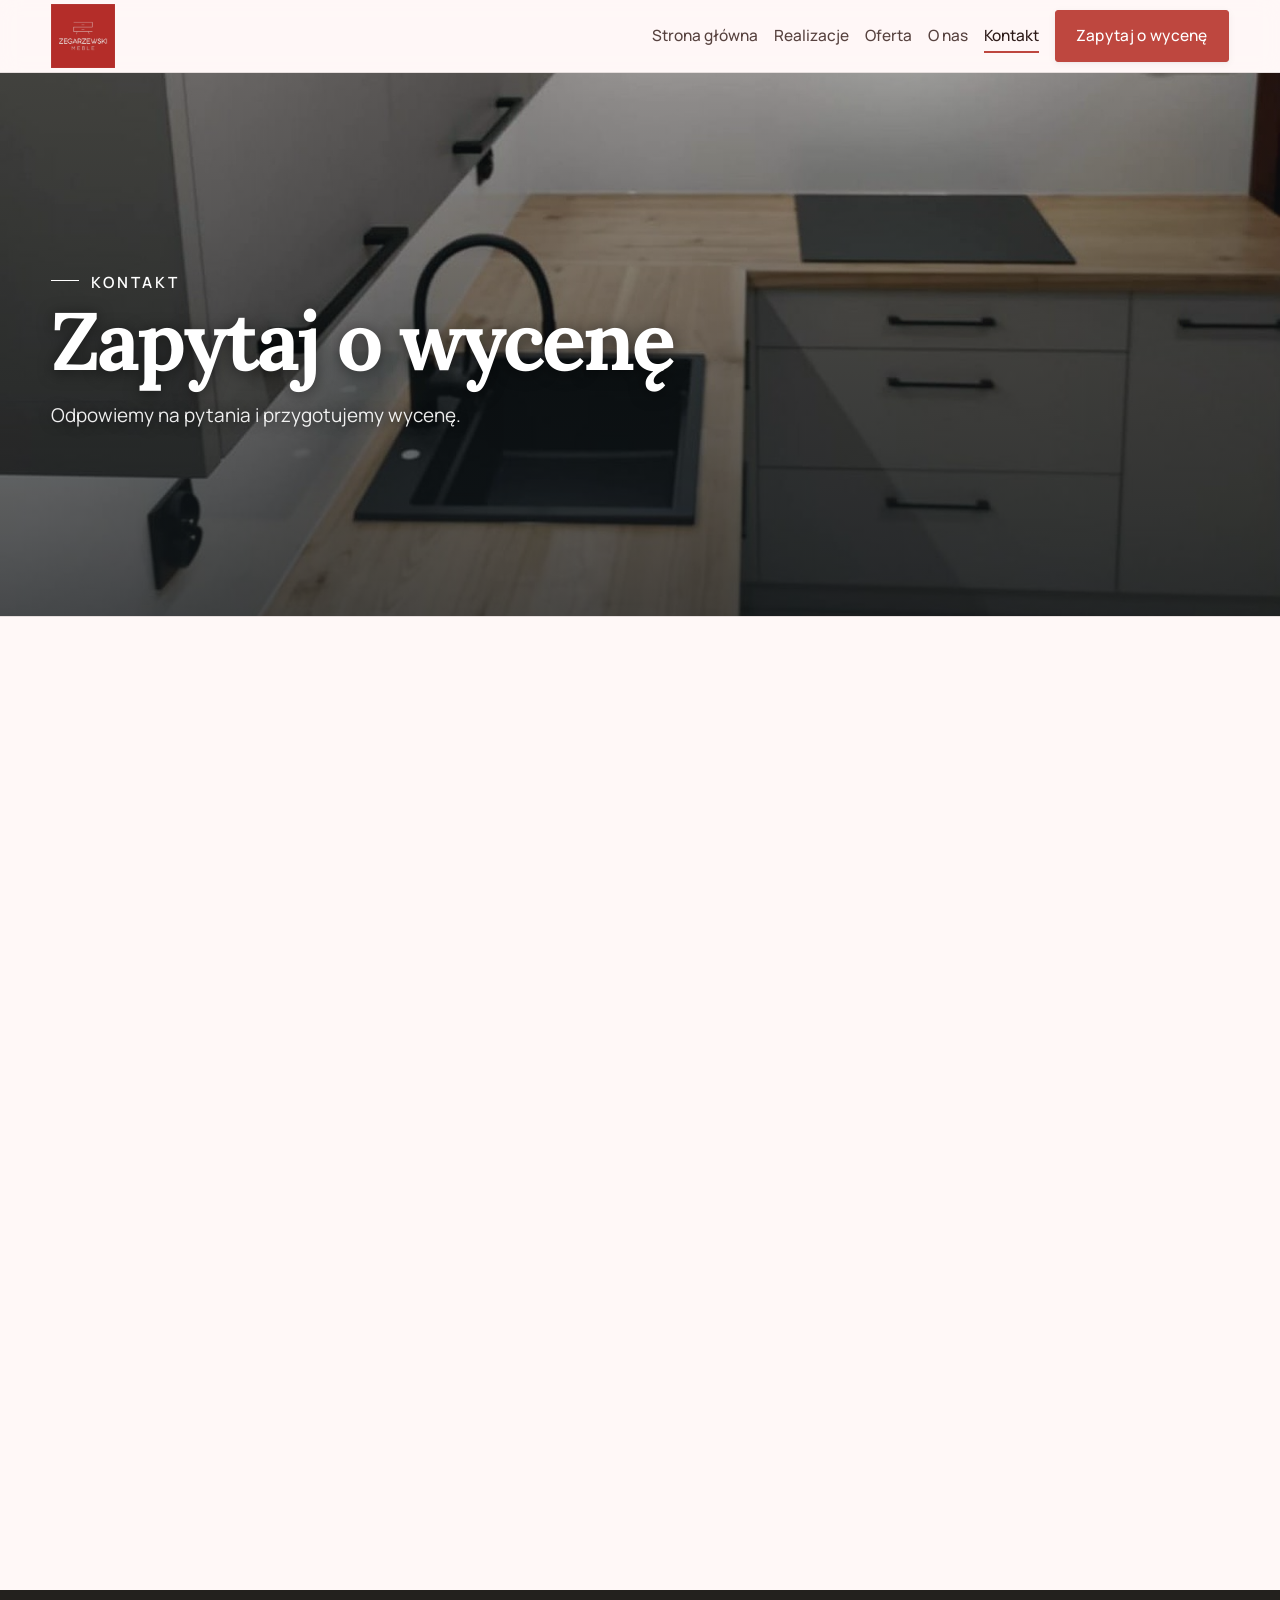
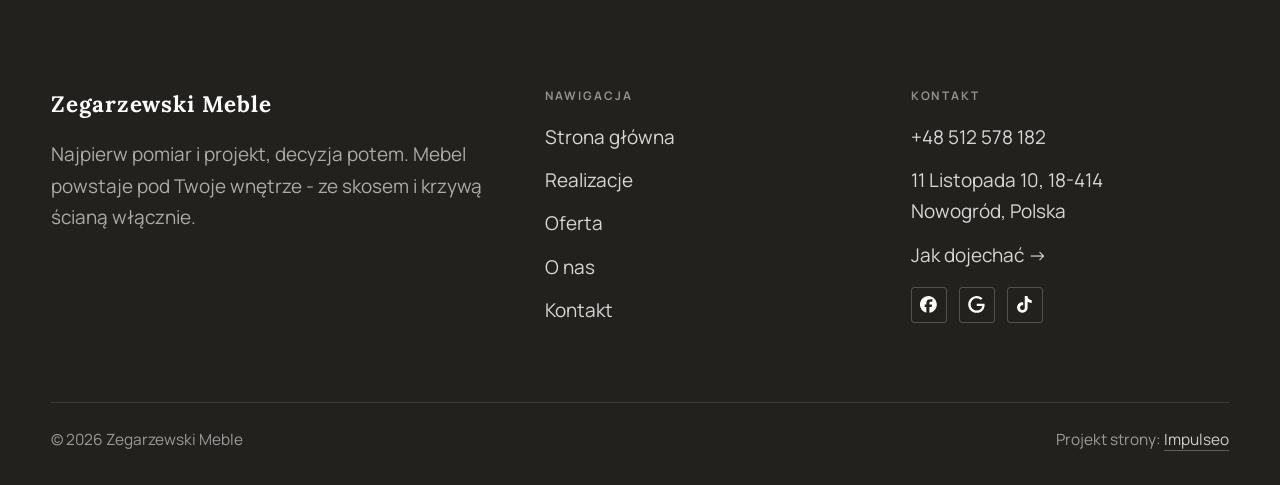
==== kontakt.html @ de8bf191 "Strona demo: zegarzewski-meble" ====
<!DOCTYPE html>
<html lang="pl">
<head>
<meta charset="UTF-8">
<meta name="viewport" content="width=device-width, initial-scale=1.0">
<title>Kontakt - Zegarzewski Meble</title>
<meta name="description" content="Kontakt Zegarzewski Meble - 11 Listopada 10, 18-414 Nowogród, Polska">
<link rel="canonical" href="https://kris20032.github.io/zegarzewski-meble/kontakt.html">
<meta name="robots" content="noindex, nofollow">
<meta property="og:type" content="website">
<meta property="og:locale" content="pl_PL">
<meta property="og:site_name" content="Zegarzewski Meble">
<meta property="og:title" content="Kontakt - Zegarzewski Meble">
<meta property="og:description" content="Kontakt Zegarzewski Meble - 11 Listopada 10, 18-414 Nowogród, Polska">
<meta property="og:url" content="https://kris20032.github.io/zegarzewski-meble/kontakt.html">
<meta property="og:image" content="https://kris20032.github.io/zegarzewski-meble/img/og.jpg">
<meta property="og:image:width" content="1200">
<meta property="og:image:height" content="630">
<meta name="twitter:card" content="summary_large_image">
<link rel="preconnect" href="https://fonts.googleapis.com">
<link rel="preconnect" href="https://fonts.gstatic.com" crossorigin>
<link href="https://fonts.googleapis.com/css2?family=Lora:wght@500;600;700&family=Manrope:wght@400;500;600&display=swap" rel="stylesheet">
<link rel="stylesheet" href="assets/styles.css?v=4a0e42c2">
</head>
<body>

<header class="nav">
  <div class="wrap nav-inner">
    <a class="brand brand-has-logo" href="index.html"><img class="brand-logo" src="img/logo.jpg" alt="Zegarzewski Meble" width="720" height="720" decoding="async"></a>
    <nav class="nav-links">
      <a href="index.html">Strona główna</a>
      <a href="realizacje.html">Realizacje</a>
      <a href="oferta.html">Oferta</a>
      <a href="o-nas.html">O nas</a>
      <a href="kontakt.html" class="active" aria-current="page">Kontakt</a>
      <a href="kontakt.html" class="btn btn-accent">Zapytaj o wycenę</a>
    </nav>
    <button class="nav-toggle" aria-label="Menu"><span></span><span></span><span></span></button>
  </div>
</header>

<main>
<section class="pagehead">
  <img src="img/ph-kontakt.jpg" alt="Zegarzewski Meble - Zapytaj o wycenę" width="1600" height="1069" decoding="async">
  <div class="wrap">
    <span class="eyebrow">Kontakt</span>
    <h1>Zapytaj o wycenę</h1>
    <p>Odpowiemy na pytania i przygotujemy wycenę.</p>
  </div>
</section>
<section>
  <div class="wrap contact-grid">
    <div class="reveal">
      <span class="eyebrow">Dane kontaktowe</span>
      <h2 style="margin:var(--space-4) 0 var(--space-6)">Zegarzewski Meble</h2>
      <div class="info-list">
        <div class="info-row"><div class="ic"><svg class="ico-tel" width="16" height="16" viewBox="0 0 24 24" fill="none" aria-hidden="true"><path d="M6.6 10.8a15.5 15.5 0 0 0 6.6 6.6l2.2-2.2a1 1 0 0 1 1-.24 11.4 11.4 0 0 0 3.6.58 1 1 0 0 1 1 1V20a1 1 0 0 1-1 1A17 17 0 0 1 3 4a1 1 0 0 1 1-1h3.5a1 1 0 0 1 1 1c0 1.25.2 2.46.58 3.6a1 1 0 0 1-.25 1l-2.23 2.2Z" fill="currentColor"/></svg></div><div><div class="lbl">Telefon</div><a class="val" href="tel:+48512578182">+48 512 578 182</a></div></div>
        <div class="info-row"><div class="ic"><svg class="ico-pin" width="16" height="16" viewBox="0 0 24 24" fill="none" aria-hidden="true"><path d="M12 21s7-6.1 7-11.5A7 7 0 0 0 5 9.5C5 14.9 12 21 12 21Z" stroke="currentColor" stroke-width="1.6" fill="none"/><circle cx="12" cy="9.5" r="2.4" fill="currentColor"/></svg></div><div><div class="lbl">Adres</div><div class="val">11 Listopada 10, 18-414 Nowogród, Polska</div></div></div>
      </div>
    </div>
    <div class="reveal">
      <div class="form">
        <h3 style="margin-bottom:var(--space-4)">Najszybciej telefonicznie</h3>
        <p class="muted" style="margin-bottom:var(--space-5)">Zadzwoń, opisz pomysł, a my powiemy, co i jak. Bez zobowiązań.</p>
        <a href="tel:+48512578182" class="btn btn-accent" style="justify-content:center">Zadzwoń: +48 512 578 182 <span class="arr">→</span></a>
      </div>
    </div>
  </div>
</section>
<section style="padding-top:0">
  <div class="wrap reveal">
    <iframe class="map" title="Zegarzewski Meble - Nowogród" src="https://maps.google.com/maps?q=53.226356%2C21.8813078&z=15&output=embed" loading="lazy" referrerpolicy="no-referrer-when-downgrade"></iframe>
  </div>
</section>
</main>

<footer>
  <div class="wrap">
    <div class="foot-grid">
      <div class="foot-brand">
        <div class="name">Zegarzewski Meble</div>
        <p>Najpierw pomiar i projekt, decyzja potem. Mebel powstaje pod Twoje wnętrze - ze skosem i krzywą ścianą włącznie.</p>
      </div>
      <div class="foot-col">
        <h4>Nawigacja</h4>
        <a href="index.html">Strona główna</a>
        <a href="realizacje.html">Realizacje</a>
        <a href="oferta.html">Oferta</a>
        <a href="o-nas.html">O nas</a>
        <a href="kontakt.html">Kontakt</a>
      </div>
      <div class="foot-col">
        <h4>Kontakt</h4>
        <a href="tel:+48512578182">+48 512 578 182</a>
        <p>11 Listopada 10, 18-414 Nowogród, Polska</p>
        <a href="https://maps.google.com/?cid=5291155872553518515&g_mp=Cidnb29nbGUubWFwcy5wbGFjZXMudjEuUGxhY2VzLlNlYXJjaFRleHQQAhgEIAA" target="_blank" rel="noopener">Jak dojechać →</a>
      <div class="foot-soc">
        <a class="soc" href="https://www.facebook.com/zegarzewskimeble/?locale=pl_PL" target="_blank" rel="noopener" aria-label="Facebook - Zegarzewski Meble"><svg viewBox="0 0 24 24" aria-hidden="true" focusable="false"><path d="M9.101 23.691v-7.98H6.627v-3.667h2.474v-1.58c0-4.085 1.848-5.978 5.858-5.978.401 0 .955.042 1.468.103a8.68 8.68 0 0 1 1.141.195v3.325a8.623 8.623 0 0 0-.653-.036 26.805 26.805 0 0 0-.733-.009c-.707 0-1.259.096-1.675.309a1.686 1.686 0 0 0-.679.622c-.258.42-.374.995-.374 1.752v1.297h3.919l-.386 2.103-.287 1.564h-3.246v8.245C19.396 23.238 24 18.179 24 12.044c0-6.627-5.373-12-12-12s-12 5.373-12 12c0 5.628 3.874 10.35 9.101 11.647Z" fill="currentColor"/></svg></a>
        <a class="soc" href="https://maps.google.com/?cid=5291155872553518515&g_mp=Cidnb29nbGUubWFwcy5wbGFjZXMudjEuUGxhY2VzLlNlYXJjaFRleHQQAhgEIAA" target="_blank" rel="noopener" aria-label="Google - Zegarzewski Meble"><svg viewBox="0 0 24 24" aria-hidden="true" focusable="false"><path d="M12.48 10.92v3.28h7.84c-.24 1.84-.853 3.187-1.787 4.133-1.147 1.147-2.933 2.4-6.053 2.4-4.827 0-8.6-3.893-8.6-8.72s3.773-8.72 8.6-8.72c2.6 0 4.507 1.027 5.907 2.347l2.307-2.307C18.747 1.44 16.133 0 12.48 0 5.867 0 .307 5.387.307 12s5.56 12 12.173 12c3.573 0 6.267-1.173 8.373-3.36 2.16-2.16 2.84-5.213 2.84-7.667 0-.76-.053-1.467-.173-2.053H12.48z" fill="currentColor"/></svg></a>
        <a class="soc" href="https://www.tiktok.com/@zegarzewski.meble" target="_blank" rel="noopener" aria-label="TikTok - Zegarzewski Meble"><svg viewBox="0 0 24 24" aria-hidden="true" focusable="false"><path d="M12.525.02c1.31-.02 2.61-.01 3.91-.02.08 1.53.63 3.09 1.75 4.17 1.12 1.11 2.7 1.62 4.24 1.79v4.03c-1.44-.05-2.89-.35-4.2-.97-.57-.26-1.1-.59-1.62-.93-.01 2.92.01 5.84-.02 8.75-.08 1.4-.54 2.79-1.35 3.94-1.31 1.92-3.58 3.17-5.91 3.21-1.43.08-2.86-.31-4.08-1.03-2.02-1.19-3.44-3.37-3.65-5.71-.02-.5-.03-1-.01-1.49.18-1.9 1.12-3.72 2.58-4.96 1.66-1.44 3.98-2.13 6.15-1.72.02 1.48-.04 2.96-.04 4.44-.99-.32-2.15-.23-3.02.37-.63.41-1.11 1.04-1.36 1.75-.21.51-.15 1.07-.14 1.61.24 1.64 1.82 3.02 3.5 2.87 1.12-.01 2.19-.66 2.77-1.61.19-.33.4-.67.41-1.06.1-1.79.06-3.57.07-5.36.01-4.03-.01-8.05.02-12.07z" fill="currentColor"/></svg></a>
      </div>
      </div>
    </div>
    <div class="foot-bot">
      <span>© 2026 Zegarzewski Meble</span>
      <span>Projekt strony: <a class="foot-credit" href="https://impulseo.pl" target="_blank" rel="noopener">Impulseo</a></span>
    </div>
  </div>
</footer>
<div class="sticky-reserve"><a class="sr-book" href="kontakt.html">Zapytaj o wycenę</a><a class="sr-call" href="tel:+48512578182" aria-label="Zadzwoń"><svg class="ico-tel" width="16" height="16" viewBox="0 0 24 24" fill="none" aria-hidden="true"><path d="M6.6 10.8a15.5 15.5 0 0 0 6.6 6.6l2.2-2.2a1 1 0 0 1 1-.24 11.4 11.4 0 0 0 3.6.58 1 1 0 0 1 1 1V20a1 1 0 0 1-1 1A17 17 0 0 1 3 4a1 1 0 0 1 1-1h3.5a1 1 0 0 1 1 1c0 1.25.2 2.46.58 3.6a1 1 0 0 1-.25 1l-2.23 2.2Z" fill="currentColor"/></svg></a></div>
<div class="demo-wazne" data-do="2026-10-06" data-cykl="3" hidden><svg class="dw-ico" width="13" height="13" viewBox="0 0 24 24" fill="none" aria-hidden="true"><circle cx="12" cy="12" r="8.6" stroke="currentColor" stroke-width="1.8"/><path d="M12 7.2V12l3.3 2" stroke="currentColor" stroke-width="1.8" stroke-linecap="round"/></svg><span class="dw-txt"></span></div>

<script src="assets/main.js"></script>
</body>
</html>
---- assets/styles.css ----
/* ============================================================
   STOLBASZ — premium, architektoniczny B2B fit-out
   Jasna paleta, zero brązu. System wg premium-web-craft.
   Projekt strony: Impulseo (impulseo.pl)
   ============================================================ */

:root{
  /* PALETA — jasna, architektoniczna, chłodna */
  --paper:#F3F1EC;          /* główne tło */
  --paper-2:#E6E3DB;        /* sekcje alternatywne (chłodny jasny szary) */
  --paper-3:#E6E3DB;        /* delikatne wypełnienia */
  --ink:#23211E;            /* tekst główny — chłodny grafit */
  --ink-soft:#43403A;       /* nagłówki drugorzędne */
  --muted:#87837A;          /* tekst poboczny */
  --line:rgba(35,33,30,.12);/* hairline */
  --accent:#8A6B3C;         /* stonowany petrol-slate — jedyny akcent */
  --accent-d:#6E5430;
  --accent-soft:rgba(138,107,60,.10);
  --dark:#23211E;           /* sekcje ciemne (stopka/CTA) */

  /* HOVER ZDJĘĆ — JEDEN standard dla całego silnika (decyzja K. 04.08.2026, artefakt z wariantami).
     AKTUALNE (K.+Szymon 09.08.2026, wybór z artefaktu 6 wariantów): zoom 1.05 przy 1.4s -
     przy tak długim czasie mocniejszy kadr NIE skacze, tylko „oddycha". Poprzedni standard
     (1.02 / .55s z 04.08) odbierany jako dynamiczny i szybki.
     Spoczynek lekko przygaszony, ale TYLKO tam, gdzie jest mysz (@media hover:hover) —
     na telefonie zdjęcia zostają w pełnej jasności. */
  --img-zoom:1.05;                   /* K.+Szymon 09.08: wariant F z artefaktu porównawczego */
  --img-rest:brightness(.95) saturate(.99);
  --img-hot:brightness(1.06) saturate(1.05);
  --img-dur:1.4s;                    /* K.+Szymon 09.08 (wariant F): powoli = elegancko */
  --img-ease:cubic-bezier(.16,.84,.44,1);  /* miękki ogon, efekt „oddychania" */

  /* ODSTĘPY — skala 4/8 */
  --space-1:4px; --space-2:8px; --space-3:12px; --space-4:16px; --space-5:24px;
  --space-6:32px; --space-7:48px; --space-8:64px; --space-9:96px; --space-10:128px;

  /* TYPOGRAFIA — fluid clamp() (skala podbita 16.07.2026: większe, czytelniejsze litery — uwaga Adama) */
  --text-sm:clamp(.9rem,.87rem + .12vw,1rem);
  --text-base:clamp(1.08rem,1.04rem + .18vw,1.2rem);
  --text-lg:clamp(1.24rem,1.15rem + .34vw,1.44rem);
  --text-h3:clamp(1.34rem,1.22rem + .55vw,1.66rem);
  --text-h2:clamp(2.1rem,1.66rem + 2.1vw,3.1rem);
  --text-h1:clamp(2.9rem,2.1rem + 4vw,5.1rem);

  /* PROMIENIE — architektoniczne, raczej ostre */
  --r-sm:3px; --r-md:6px; --r-lg:10px;

  /* RUCH */
  --ease:cubic-bezier(.25,.46,.45,.94); --dur:.24s;

  /* CIENIE — miękkie, warstwowe */
  --sh-sm:0 1px 2px rgba(16,24,32,.04), 0 2px 8px rgba(16,24,32,.05);
  --sh-md:0 2px 6px rgba(16,24,32,.05), 0 12px 28px -8px rgba(16,24,32,.12);
  --sh-lg:0 6px 14px rgba(16,24,32,.07), 0 26px 56px -18px rgba(16,24,32,.22);

  --hairline:1px solid var(--line);

  --font-display:'Lora',serif;
  --font-body:'Manrope',sans-serif;
}

*{box-sizing:border-box;margin:0;padding:0}
html{scroll-behavior:smooth}
body{
  font-family:var(--font-body);
  font-size:var(--text-base);
  line-height:1.65;
  color:var(--ink);
  background:var(--paper);
  -webkit-font-smoothing:antialiased;
  text-rendering:optimizeLegibility;
}
img{max-width:100%;height:auto;display:block}  /* height:auto = width/height z atrybutów trzyma proporcje (TOP#12) */
a{color:inherit;text-decoration:none}

.wrap{width:min(92%,1180px);margin-inline:auto}
section{padding-block:clamp(52px,6.5vw,96px)}

h1,h2,h3{font-family:var(--font-display);font-weight:700;line-height:1.08;letter-spacing:-.02em;color:var(--ink)}
h1{font-size:var(--text-h1);letter-spacing:-.035em}
h2{font-size:var(--text-h2);letter-spacing:-.025em}
h3{font-size:var(--text-h3)}
/* MIARA — długość wiersza. WCAG 2.2 SC 1.4.8: max 80 znaków; Butterick: 45–90.
   68ch daje realnie 72–78 znaków polskiego tekstu, czyli z zapasem pod granicą.
   Wcześniej limit miał TYLKO <p> — <li>, <blockquote> i <dd> nie miały żadnego,
   i to jedyny powód, dla którego 23 bloki na dwóch oddanych stronach jadą po
   83–106 znaków w wierszu (pomiar 07.08.2026, bramka `miara`).
   ⚠️ Listy i definicje ograniczamy TYLKO bez klasy: `ul`/`ol` z klasą to u nas
   układ (siatki kafli, menu), a nie tekst ciągły — tam miarę wyznacza układ. */
/* 60ch, nie 68ch (K. 10.08): po zmianie fontów na węższe kroje (DM Sans i spółka)
   w 68ch mieściło się ~90 znaków - bramka pikselowa słusznie zgłaszała przekroczenie
   granicy 80. Pomiar na żywej przeglądarce: 60ch = 90 znaków, 53ch = ~78 znaków, czyli normę WCAG 1.4.8. */
:root{ --miara:53ch }
p{max-width:min(100%,var(--miara))}
blockquote,
ul:not([class])>li, ol:not([class])>li,
dl:not([class])>dd{max-width:min(100%,var(--miara))}

/* ⚠️ Świadomie BEZ wyjątku `.tile p,.card p,.svc p{max-width:none}`, choć nasuwa się sam:
   te akapity BYŁY już ograniczone (stare `p{max-width:65ch}`), więc „wyjątek" nie odblokowałby
   niczego nowego — tylko ROZLUŹNIŁ stan sprzed zmiany na wszystkich demach naraz.
   `figcaption` żadna z reguł wyżej nie dotyczy, więc też nie potrzebuje zwolnienia. */

/* ŁAMANIE. `balance` wyrównuje długości wierszy w nagłówku, `pretty` pilnuje ostatniego
   wiersza akapitu, żeby nie został w nim jeden wyraz. Obsługiwane od Chrome 117 /
   Safari 17.5; starsze przeglądarki po prostu ignorują tę własność.
   `text-wrap:pretty` nie występowało dotąd ANI RAZ w silniku ani w repo klientów. */
h1,h2,h3,.lead,.lede{text-wrap:balance}
p,li,blockquote,dd{text-wrap:pretty}

.eyebrow{
  font-family:var(--font-body);
  font-size:var(--text-sm);
  font-weight:600;
  letter-spacing:.18em;
  text-transform:uppercase;
  color:var(--accent);
  display:inline-flex;align-items:center;gap:var(--space-3);
}
/* flex:none + margin-top = kreska trzyma się PIERWSZEJ linii. Wcześniej align-items:center
   centrowało ją względem całego bloku i przy zawinięciu (długi kicker typu
   „…WNĘTRZ · LESZNO · OD 2019") druga linia lądowała z brzydkim wcięciem. */
.eyebrow{align-items:flex-start}
.eyebrow>*,.eyebrow{text-wrap:balance}   /* dlugi kicker lamal sie na sierote typu samo „2019" w drugiej linii */
.eyebrow::before{content:"";width:28px;height:1px;background:var(--accent);display:inline-block;flex:none;margin-top:.62em}

.muted{color:var(--muted)}
.lead{font-size:var(--text-lg);line-height:1.55;color:var(--ink-soft);max-width:50ch}

/* ---------- BUTTONS ---------- */
.btn{
  display:inline-flex;align-items:center;gap:var(--space-2);
  font-weight:600;font-size:var(--text-sm);letter-spacing:.02em;
  padding:var(--space-4) var(--space-6);
  border-radius:var(--r-sm);
  transition:transform var(--dur) var(--ease),box-shadow var(--dur) var(--ease),background var(--dur) var(--ease);
  cursor:pointer;border:1px solid transparent;
}
.btn-accent{background:var(--accent);color:#fff;box-shadow:var(--sh-sm)}
.btn-accent:hover{background:var(--accent-d);transform:translateY(-2px);box-shadow:var(--sh-md)}
.btn-accent:active{transform:translateY(0);box-shadow:var(--sh-sm)}
.btn-ghost{background:transparent;color:var(--ink);border-color:var(--line)}
.btn-ghost:hover{border-color:var(--accent);color:var(--accent);transform:translateY(-2px)}
.btn-light{background:#fff;color:var(--ink);box-shadow:var(--sh-sm)}
.btn-light:hover{transform:translateY(-2px);box-shadow:var(--sh-md)}
.btn .arr{transition:transform var(--dur) var(--ease)}
.btn:hover .arr{transform:translateX(4px)}

/* ---------- NAV ---------- */
.nav{
  position:sticky;top:0;z-index:50;
  background:color-mix(in srgb,var(--paper) 88%,transparent);
  backdrop-filter:saturate(140%) blur(10px);
  border-bottom:var(--hairline);
}
.nav-inner{display:flex;align-items:center;justify-content:space-between;gap:var(--space-5);height:72px}
/* ANTY-NACHODZENIE (K. 05.08.2026): długa nazwa firmy + przycisk z pełnym numerem nie mieściły się w pasku
   i flex ściskał linki PONIŻEJ ich treści - "Kontakt" wchodził na ramkę "Zadzwoń +48 ...". Teraz ustępuje
   nazwa marki (skrót wielokropkiem), a menu i przycisk nigdy się nie kurczą ani nie zachodzą na siebie. */
.brand{display:flex;flex-direction:column;line-height:1;min-width:0;flex:0 1 auto}
.brand .name{font-family:var(--font-display);font-weight:800;font-size:1.35rem;letter-spacing:.04em;white-space:nowrap;overflow:hidden;text-overflow:ellipsis}
.brand .sub{font-size:.62rem;letter-spacing:.34em;text-transform:uppercase;color:var(--muted);margin-top:5px;white-space:nowrap;overflow:hidden;text-overflow:ellipsis}
.nav-links{display:flex;align-items:center;gap:var(--space-6);flex:0 0 auto}
.nav-links a{font-size:var(--text-sm);font-weight:500;color:var(--ink-soft);position:relative;padding-block:4px;white-space:nowrap;transition:color var(--dur) var(--ease)}
.nav-links a::after{content:"";position:absolute;left:0;bottom:0;width:0;height:1.5px;background:var(--accent);transition:width var(--dur) var(--ease)}
.nav-links a:hover,.nav-links a.active{color:var(--ink)}
.nav-links a:hover::after,.nav-links a.active::after{width:100%}
.nav-links .btn{padding:var(--space-2) var(--space-5)}
/* przyciski w nav: właściwy kolor (przebij .nav-links a) + bez podkreślenia */
.nav-links a.btn-accent{color:#fff}
.nav-links a.btn-ghost,.nav-links a.btn-light{color:var(--ink)}
/* CTA w pasku: NIE podkreślenie spod linków menu, ale ten sam przelatujący błysk,
   co na wszystkich innych przyciskach (zgłoszenie K. 13.08.2026 - „na hero jest efekt
   światła przechodzącego przez przycisk, na navbarze go nie ma, a mają być identyczne").
   Reguła `.nav-links a::after` jest silniejsza od `.btn::after`, więc trzeba jej
   geometrię wyzerować i wpisać połysk z nazwy - samo `display:none` gasiło efekt. */
.nav-links a.btn::after{
  display:block;content:"";position:absolute;inset:0;z-index:-1;pointer-events:none;
  width:auto;height:auto;border-radius:inherit;   /* kasuje geometrię podkreślenia (width:0;height:1.5px) */
  background:linear-gradient(100deg,transparent 32%,rgba(255,255,255,.20) 50%,transparent 68%);
  translate:-120% 0}
@media (prefers-reduced-motion:no-preference){
  .nav-links a.btn:hover::after{translate:120% 0;transition:translate .75s var(--mt-ease,cubic-bezier(.16,.84,.44,1))}
}
.nav-toggle{display:none;background:none;border:none;cursor:pointer;flex-direction:column;gap:5px;padding:8px}
.nav-toggle span{width:24px;height:2px;background:var(--ink);transition:var(--dur)}
/* Ciasny zakres MIĘDZY menu mobilnym a pełnym pulpitem: zbijamy odstępy i nazwę marki,
   żeby wszystko zmieściło się naturalnie, zanim w ogóle dojdzie do skracania wielokropkiem. */
@media(max-width:1280px) and (min-width:921px){
  .nav-links{gap:var(--space-4)}
  .nav-links .btn{padding:var(--space-2) var(--space-4)}
  .brand .name{font-size:1.15rem}
}

/* ---------- HERO (split) ---------- */
.hero{position:relative;overflow:hidden;border-bottom:var(--hairline)}
.hero-grid{display:grid;grid-template-columns:1.05fr .95fr;gap:clamp(24px,4vw,60px);align-items:center;
  padding-block:clamp(36px,4.5vw,64px)}
.hero-copy .eyebrow{margin-bottom:var(--space-5)}
.hero-copy h1{margin-bottom:var(--space-5)}
.hero-copy .lead{margin-bottom:var(--space-7)}
.hero-actions{display:flex;flex-wrap:wrap;gap:var(--space-4)}
.hero-art{position:relative;aspect-ratio:4/3;border-radius:var(--r-lg);overflow:hidden;box-shadow:var(--sh-lg)}
.hero-art img{width:100%;height:100%;object-fit:cover}
.hero-art::after{content:"";position:absolute;inset:0;background:linear-gradient(180deg,transparent 55%,rgba(18,24,28,.28))}
.hero-badge{position:absolute;left:var(--space-5);bottom:var(--space-5);z-index:2;
  background:rgba(252,252,251,.94);backdrop-filter:blur(4px);
  border-radius:var(--r-md);padding:var(--space-4) var(--space-5);box-shadow:var(--sh-md);max-width:78%}
.hero-badge strong{display:block;font-family:var(--font-display);font-size:1rem;letter-spacing:-.01em}
.hero-badge span{font-size:var(--text-sm);color:var(--muted)}

/* ---------- HERO duży / kinowy (strona główna) ---------- */
.hero-cine{position:relative;min-height:clamp(560px,82vh,840px);min-height:clamp(560px,82svh,840px);display:flex;align-items:center;overflow:hidden;border-bottom:var(--hairline)}
.hero-cine>img{position:absolute;inset:0;width:100%;height:100%;object-fit:cover;z-index:0}
.hero-cine::after{content:"";position:absolute;inset:0;z-index:1;
  background:linear-gradient(95deg,rgba(13,18,23,.86) 0%,rgba(13,18,23,.64) 32%,rgba(13,18,23,.24) 62%,rgba(13,18,23,.04) 100%)}
.hero-cine .wrap{position:relative;z-index:2;padding-block:var(--space-8)}
.hero-cine .hero-copy{max-width:660px}
.hero-cine .eyebrow{color:#fff;margin-bottom:var(--space-5)}
.hero-cine .eyebrow::before{background:#fff}
.hero-cine h1{color:#fff;margin-bottom:var(--space-5);font-size:clamp(2.9rem,2rem + 4.4vw,5.2rem);text-wrap:balance}
.hero-cine .lead{color:rgba(255,255,255,.92);max-width:48ch;margin-bottom:var(--space-7)}
.hero-cine .hero-actions{display:flex;flex-wrap:wrap;gap:var(--space-4)}
/* NISKIE OKNO (laptop z dokiem i paskami przeglądarki ma ~700-780 px wysokości widoku):
   H1 do 5.2rem + długi lead nie mieściły się i przyciski wypadały POD krawędź ekranu -
   klient widział stronę bez ani jednego CTA. Skalujemy w dół, zamiast przycinać treść. */
@media(min-width:821px) and (max-height:820px){
  .hero-cine{min-height:clamp(520px,94svh,780px)}
  .hero-cine .wrap{padding-block:var(--space-6)}
  .hero-cine h1{font-size:clamp(2.2rem,1.5rem + 2.6vw,3.6rem);margin-bottom:var(--space-4)}
  .hero-cine .eyebrow{margin-bottom:var(--space-4)}
  .hero-cine .lead{margin-bottom:var(--space-5);max-width:44ch}
}
@media(max-width:680px){
  .hero-cine{min-height:clamp(520px,76vh,640px);min-height:clamp(520px,76svh,640px);align-items:flex-end}
  .hero-cine::after{background:linear-gradient(0deg,rgba(13,18,23,.9) 6%,rgba(13,18,23,.45) 55%,rgba(13,18,23,.25) 100%)}
  .hero-cine .wrap{padding-bottom:var(--space-9)}
  /* TELEFON (~90% oglądających): lead potrafił zająć 8 linii i zepchnąć CTA poza pierwszy ekran.
     Zwężamy interlinię i skalę - treści nie ucinamy, bo to ona sprzedaje. */
  .hero-cine .lead{font-size:.98rem;line-height:1.5;margin-bottom:var(--space-5)}
  .hero-cine .eyebrow{font-size:.72rem;letter-spacing:.13em;margin-bottom:var(--space-4)}
  .hero-cine .eyebrow::before{width:20px}
  .hero-cine h1{margin-bottom:var(--space-4)}
}

/* full-bleed hero variant (podstrony) */
.pagehead{position:relative;min-height:46vh;min-height:46svh;display:flex;align-items:flex-end;overflow:hidden;border-bottom:var(--hairline)}
.pagehead img{position:absolute;inset:0;width:100%;height:100%;object-fit:cover}
/* 10.08.2026 (decyzja K.): mocniejsze przyciemnienie + cień pod tekstem. Bramka mierzyła na
   nagłówkach podstron 3,38-3,43:1 przy wymaganych 4,5 — jasne zdjęcie (hala, śnieg, niebo)
   podchodziło pod biały tekst. Zdjęcia klientów są różne, więc kontrast musi dawać WARSTWA,
   a nie szczęśliwy dobór kadru. */
.pagehead::after{content:"";position:absolute;inset:0;background:linear-gradient(180deg,rgba(18,24,28,.40),rgba(18,24,28,.76))}
.pagehead .wrap{position:relative;z-index:2;padding-block:var(--space-9);color:#fff}
.pagehead h1{color:#fff;max-width:18ch;text-shadow:0 2px 16px rgba(0,0,0,.55)}
.pagehead .eyebrow{color:#fff}
.pagehead .eyebrow::before{background:#fff}
.pagehead p{color:rgba(255,255,255,.92);margin-top:var(--space-4);max-width:54ch;text-shadow:0 1px 12px rgba(0,0,0,.5)}

/* ---------- STRIP (pasek skrótów / liczby) ---------- */
.strip{background:var(--dark);color:#fff}
/* PASEK HASEŁ — standard 04.08.2026 (decyzja K.): 5 haseł w JEDNYM rzędzie, tekst WYŚRODKOWANY,
   węższe marginesy boczne niż reszta strony (pasek ma iść szerzej), równe wysokości kolumn. */
.strip .wrap{width:min(96%,1440px);display:grid;grid-template-columns:repeat(5,1fr);
  gap:var(--space-5);padding-block:var(--space-7);align-items:stretch}
.strip .item .k{font-family:var(--font-display);font-size:clamp(1.05rem,.82rem + .85vw,1.55rem);
  font-weight:800;letter-spacing:-.02em;color:#fff;line-height:1.18;text-wrap:balance}
.strip .item .v{font-size:var(--text-sm);color:rgba(255,255,255,.66);margin-top:var(--space-2);line-height:1.4}
.strip .item{border-left:2px solid var(--accent);padding-inline:var(--space-4);
  text-align:center;display:flex;flex-direction:column;justify-content:center}
/* liczba kolumn = liczba haseł, żeby ostatnie nie zostawało samo w drugim rzędzie.
   Klasę n-N nadaje multipage.py; domyślnie (bez klasy) pasek jest 5-kolumnowy. */
.strip.n-2 .wrap{grid-template-columns:repeat(2,1fr)}
.strip.n-3 .wrap{grid-template-columns:repeat(3,1fr)}
.strip.n-4 .wrap{grid-template-columns:repeat(4,1fr);gap:var(--space-6)}
.strip.n-4 .item .k{font-size:clamp(1.3rem,1rem + 1.1vw,2rem)}
.strip.n-6 .wrap{grid-template-columns:repeat(6,1fr);gap:var(--space-4)}
.strip.n-6 .item .k{font-size:clamp(.98rem,.8rem + .7vw,1.35rem)}
/* równe łamanie: zamiast "długa linia + jedno słowo" obie linie zbliżonej długości */
.strip .item .k{text-wrap:balance}

/* ---------- SECTION HEAD ---------- */
.head{max-width:48rem;margin-bottom:var(--space-8)}
.head.center{margin-inline:auto;text-align:center}
.head .eyebrow{margin-bottom:var(--space-4)}
.head h2{margin-bottom:var(--space-4)}
.head p{color:var(--muted);font-size:var(--text-lg);line-height:1.55}
.head.center p{margin-inline:auto}

/* ---------- INTRO SPLIT ---------- */
.split{display:grid;grid-template-columns:.92fr 1.08fr;gap:clamp(28px,5vw,80px);align-items:center}
.split.rev{grid-template-columns:1.08fr .92fr}
.split.rev .split-art{order:-1}
.split-art{position:relative;aspect-ratio:5/4;border-radius:var(--r-lg);overflow:hidden;box-shadow:var(--sh-lg)}
.split-art img{width:100%;height:100%;object-fit:cover}
.split-copy h2{margin-bottom:var(--space-5)}
.split-copy p+p{margin-top:var(--space-4)}
.split-copy .btn{margin-top:var(--space-6)}

/* ---------- SERVICES (zakres) ---------- */
.svc-grid{display:grid;grid-template-columns:repeat(auto-fit,minmax(280px,1fr));gap:var(--space-5)}
.svc{background:#fff;border:var(--hairline);border-radius:var(--r-md);padding:var(--space-7) var(--space-6);
  transition:transform var(--dur) var(--ease),box-shadow var(--dur) var(--ease),border-color var(--dur) var(--ease);
  position:relative;overflow:hidden}
.svc::before{content:"";position:absolute;left:0;top:0;width:3px;height:0;background:var(--accent);transition:height var(--dur) var(--ease)}
.svc:hover{transform:translateY(-4px);box-shadow:var(--sh-md);border-color:transparent}
.svc:hover::before{height:100%}
.svc .ic{font-family:var(--font-display);font-size:.8rem;font-weight:700;letter-spacing:.12em;color:var(--accent);margin-bottom:var(--space-4)}
.svc h3{margin-bottom:var(--space-3);font-size:1.22rem}
.svc p{color:var(--muted);font-size:var(--text-base);line-height:1.6}

/* big detailed service rows */
.svc-row{display:grid;grid-template-columns:.8fr 1.2fr;gap:clamp(20px,4vw,60px);align-items:center;padding-block:var(--space-8)}
.svc-row+.svc-row{border-top:var(--hairline)}
.svc-row.rev{grid-template-columns:1.2fr .8fr}
/* Naprzemienny układ wierszy oferty: co drugi wiersz ma zdjęcie po PRAWEJ.
   Było `order:-1` — martwy kod, bo zdjęcie i tak jest pierwszym dzieckiem w HTML,
   więc wszystkie wiersze wyglądały identycznie (zdjęcie zawsze z lewej), a `rev`
   zmieniało tylko szerokość kolumn. Znalezione 29.07.2026 przy różnicowaniu kierunków
   animacji (pomiar pozycji: art.mid 390/502 przy row.mid 756 — zawsze lewa strona). */
.svc-row.rev .svc-row-art{order:2}
.svc-row-art{aspect-ratio:4/3;border-radius:var(--r-md);overflow:hidden;box-shadow:var(--sh-md)}
.svc-row-art img{width:100%;height:100%;object-fit:cover}
.svc-row h3{font-size:1.5rem;margin-bottom:var(--space-4)}
.svc-row .num{font-family:var(--font-display);font-size:.85rem;font-weight:700;letter-spacing:.14em;color:var(--accent);display:block;margin-bottom:var(--space-3)}
.svc-row ul{list-style:none;margin-top:var(--space-4);display:flex;flex-direction:column;gap:var(--space-2)}
.svc-row li{position:relative;padding-left:var(--space-5);color:var(--muted);font-size:var(--text-base)}
.svc-row li::before{content:"";position:absolute;left:0;top:.62em;width:8px;height:1px;background:var(--accent)}

/* ---------- GALLERY (realizacje) ---------- */
.gallery{display:grid;grid-template-columns:repeat(12,1fr);gap:var(--space-4);grid-auto-rows:200px}
/* GALERIA MASONRY — pionowe zdjęcia (portrety beauty/wellness) bez przycinania: kolumny, height auto */
.gallery-masonry{column-count:3;column-gap:var(--space-4)}
@media(max-width:900px){.gallery-masonry{column-count:2}}
@media(max-width:560px){.gallery-masonry{column-count:1}}
.gallery-masonry .m-tile{break-inside:avoid;margin:0 0 var(--space-4);padding:0;position:relative;overflow:hidden;border-radius:var(--r-md);border:1px solid var(--line)}
.gallery-masonry .m-tile img{width:100%;height:auto;display:block}
.gallery-masonry .m-tile .cap{position:absolute;left:0;right:0;bottom:0;padding:var(--space-4);color:#fff;background:linear-gradient(0deg,rgba(0,0,0,.55),transparent);font-size:var(--text-sm)}
.gallery-masonry .m-tile .cap small{display:block;font-weight:400;opacity:.78;letter-spacing:.04em;text-transform:uppercase;font-size:.66rem;margin-top:3px}
.tile{position:relative;overflow:hidden;border-radius:var(--r-md);box-shadow:var(--sh-sm);
  transition:transform var(--dur) var(--ease),box-shadow var(--dur) var(--ease)}
.tile img{width:100%;height:100%;object-fit:cover;
  transition:transform var(--img-dur) var(--img-ease),filter var(--img-dur) var(--img-ease)}
.tile:hover{box-shadow:var(--sh-md)}
.tile .cap{position:absolute;left:0;right:0;bottom:0;padding:var(--space-5) var(--space-4) var(--space-4);
  /* mocniejszy spad + cien pod tekstem: na JASNYCH zdjeciach klienta (biale fronty, sciany)
     slaby gradient dawal kontrast ~1.5:1 zamiast wymaganych 3.6:1 (bramka wygladu, 10.08.2026) */
  background:linear-gradient(transparent 10%,rgba(18,24,28,.55) 40%,rgba(18,24,28,.88) 68%,rgba(18,24,28,.99));color:#fff;
  text-shadow:0 1px 2px rgba(0,0,0,.85),0 2px 10px rgba(0,0,0,.55);
  font-size:var(--text-sm);font-weight:600;letter-spacing:.01em;
  opacity:0;transform:translateY(8px);transition:var(--dur) var(--ease)}
.tile:hover .cap{opacity:1;transform:translateY(0)}
.tile .cap small{display:block;font-weight:400;opacity:.78;letter-spacing:.04em;text-transform:uppercase;font-size:.66rem;margin-top:3px}
/* bento spans */
.t-wide{grid-column:span 6}
.t-tall{grid-column:span 6;grid-row:span 2}
.t-std{grid-column:span 6}
.t-third{grid-column:span 4}
.t-two3{grid-column:span 8}

/* ---------- TRUST / WIARYGODNOŚĆ ---------- */
.trust{background:var(--paper-2)}
.trust-grid{display:grid;grid-template-columns:repeat(auto-fit,minmax(240px,1fr));gap:var(--space-5);margin-top:var(--space-7)}
.trust-card{background:#fff;border-radius:var(--r-md);padding:var(--space-7) var(--space-6);box-shadow:var(--sh-sm);border-top:3px solid var(--accent)}
.trust-card .big{font-family:var(--font-display);font-size:clamp(1.8rem,1.3rem + 1.6vw,2.6rem);font-weight:800;letter-spacing:-.02em;color:var(--ink);line-height:1}
.trust-card h3{font-size:1.12rem;margin:var(--space-3) 0 var(--space-2)}
.trust-card p{color:var(--muted);font-size:var(--text-base);line-height:1.55}

/* ---------- CTA band ---------- */
.cta{background:var(--dark);color:#fff;position:relative;overflow:hidden}
/* telefon w CTA: na ciemnym tle biały (domyślnie), rodziny z JASNYM tłem CTA
   nadpisują to u siebie - wcześniej kolor siedział w stylu inline i wygrywał z rodziną. */
.cta .btn-ghost-cta{color:#fff;border-color:rgba(255,255,255,.3)}
.cta .wrap{display:grid;grid-template-columns:1.4fr .6fr;gap:var(--space-7);align-items:center;position:relative;z-index:2}
.cta h2{color:#fff;max-width:20ch}
.cta p{color:rgba(255,255,255,.74);margin-top:var(--space-4)}
.cta-actions{display:flex;flex-direction:column;gap:var(--space-3);align-items:flex-start}
.cta::before{content:"";position:absolute;right:-80px;top:-80px;width:360px;height:360px;border-radius:50%;
  background:radial-gradient(circle,var(--accent-soft),transparent 70%)}

/* ---------- CONTACT ---------- */
.contact-grid{display:grid;grid-template-columns:.85fr 1.15fr;gap:clamp(28px,4vw,56px);align-items:start}
.info-list{display:flex;flex-direction:column;gap:var(--space-2)}
.info-row{display:flex;gap:var(--space-4);align-items:flex-start;padding-block:var(--space-4);border-bottom:var(--hairline)}
.info-row .ic{flex:none;width:42px;height:42px;display:grid;place-items:center;border-radius:50%;
  background:var(--accent-soft);color:var(--accent);font-size:1.05rem}
.info-row .lbl{font-size:.72rem;letter-spacing:.14em;text-transform:uppercase;color:var(--muted)}
.info-row .val{font-weight:600;font-size:var(--text-base);margin-top:2px}
.info-row a.val:hover{color:var(--accent)}
.map{border:none;border-radius:var(--r-lg);box-shadow:var(--sh-md);width:100%;height:100%;min-height:380px;filter:grayscale(.2) contrast(1.02)}
.form{background:#fff;border:var(--hairline);border-radius:var(--r-lg);padding:clamp(24px,3vw,40px);box-shadow:var(--sh-sm)}
.form .fld{margin-bottom:var(--space-5)}
.form label{display:block;font-size:var(--text-sm);font-weight:600;margin-bottom:var(--space-2)}
.form input,.form textarea{width:100%;font-family:inherit;font-size:var(--text-base);color:var(--ink);
  padding:var(--space-4);border:var(--hairline);border-radius:var(--r-sm);background:var(--paper);transition:border-color var(--dur)}
.form input:focus,.form textarea:focus{outline:none;border-color:var(--accent);background:#fff}
.form textarea{resize:vertical;min-height:120px}
.form .note{font-size:var(--text-sm);color:var(--muted);margin-top:var(--space-3)}

/* ---------- FOOTER ---------- */
footer{background:var(--dark);color:#fff;padding-block:var(--space-9) var(--space-6)}
.foot-grid{display:grid;grid-template-columns:1.4fr 1fr 1fr;gap:var(--space-7);margin-bottom:var(--space-8)}
.foot-brand .name{font-family:var(--font-display);font-weight:800;font-size:1.4rem;letter-spacing:.04em}
.foot-brand p{color:rgba(255,255,255,.62);margin-top:var(--space-4);font-size:var(--text-base);max-width:38ch}
.foot-col h4{font-size:.74rem;letter-spacing:.16em;text-transform:uppercase;color:rgba(255,255,255,.5);margin-bottom:var(--space-4)}
.foot-col a,.foot-col p{display:block;color:rgba(255,255,255,.82);font-size:var(--text-base);margin-bottom:var(--space-3)}
.foot-col a:hover{color:#fff}
.foot-bot{border-top:1px solid rgba(255,255,255,.12);padding-top:var(--space-5);display:flex;justify-content:space-between;flex-wrap:wrap;gap:var(--space-3);
  font-size:var(--text-sm);color:rgba(255,255,255,.55)}
.foot-bot a:hover{color:#fff}
/* Podpis w stopce = klikalny link do impulseo.pl (31.07.2026). Ma być WIDOCZNIE klikalny,
   ale nie krzyczeć - stąd sam kolor jaśniejszy + delikatne podkreślenie na najeździe. */
.foot-bot a.foot-credit{color:rgba(255,255,255,.78);text-decoration:none;border-bottom:1px solid rgba(255,255,255,.28)}
.foot-bot a.foot-credit:hover{color:#fff;border-bottom-color:#fff}

/* ---------- REVEAL ---------- */
.reveal{opacity:0;transform:translateY(22px);transition:opacity .6s var(--ease),transform .6s var(--ease)}
.reveal.in{opacity:1;transform:none}

/* ---------- RESPONSIVE ---------- */
@media(max-width:920px){
  .hero-grid,.split,.split.rev,.svc-row,.svc-row.rev,.cta .wrap,.contact-grid,.foot-grid{grid-template-columns:1fr}
  .split.rev .split-art,.svc-row.rev .svc-row-art{order:0}
  .hero-art{aspect-ratio:16/10;max-height:420px}
  .strip .wrap,.strip.n-2 .wrap,.strip.n-3 .wrap,.strip.n-4 .wrap,.strip.n-6 .wrap{grid-template-columns:repeat(2,1fr);gap:var(--space-6)}
  .strip .item .k,.strip.n-6 .item .k{font-size:clamp(1.3rem,1.1rem + 1vw,2rem)}
  .gallery{grid-auto-rows:180px}
  .t-wide,.t-tall,.t-std,.t-third,.t-two3{grid-column:span 6}
  .t-tall{grid-row:span 1}
  .cta-actions{flex-direction:row;flex-wrap:wrap}
  .foot-grid{gap:var(--space-6)}
}
@media(max-width:680px){
  .nav-links{position:fixed;inset:72px 0 auto 0;background:var(--paper);flex-direction:column;align-items:stretch;
    gap:0;padding:var(--space-4) 6%;border-bottom:var(--hairline);box-shadow:var(--sh-md);
    transform:translateY(-120%);transition:transform var(--dur) var(--ease)}
  .nav-links.open{transform:translateY(0)}
  .nav-links a{padding-block:var(--space-4);border-bottom:var(--hairline)}
  .nav-links .btn{margin-top:var(--space-3);justify-content:center}
  .nav-toggle{display:flex}
  .strip .wrap,.strip.n-2 .wrap,.strip.n-3 .wrap,.strip.n-4 .wrap,.strip.n-6 .wrap{grid-template-columns:1fr}
  .gallery{grid-template-columns:repeat(6,1fr)}
  .foot-grid{grid-template-columns:1fr}
}
@media(prefers-reduced-motion:reduce){
  /* audyt 09.08 TOP#14: samo skrócenie duration przy animacji INFINITE = stroboskop
     (pętla .01ms miga ekranem); iteration-count:1 gasi pętlę naprawdę. Pseudoelementy
     też - tła hero (gastro/studio) animują ::before/img, blanket na * ich nie łapał. */
  *,*::before,*::after{animation-duration:.01ms!important;animation-iteration-count:1!important;animation-delay:0s!important;transition:none!important}
  .reveal{opacity:1!important;transform:none!important}
  html{scroll-behavior:auto}
}

/* ============================================================
   PREMIUM LAYER — destylat deep-researchu branż (anty-AI, spokój).
   Zmienne STOLBASZ (--accent/--ink/--paper/--line/--dark). Ruch ledwo
   zauważalny, krzywa cubic-bezier(.16,.84,.44,1); prefers-reduced-motion
   pokryte blanketem wyżej. Karty hairline zamiast cieni = #1 sygnał „nie-AI".
   ============================================================ */

/* więcej oddechu między sekcjami (liderzy: 110-130px) */
section{padding-block:clamp(64px,8vw,128px)}

/* 1) Aksamitny reveal — dłuższa, miękka krzywa zamiast „skoku" */
.reveal{transition:opacity .9s cubic-bezier(.16,.84,.44,1),transform .9s cubic-bezier(.16,.84,.44,1);will-change:opacity,transform}
/* stagger TYLKO w galerii (tam pozycja = porządek dzieci) */
.gallery .reveal:nth-child(2){transition-delay:.07s}
.gallery .reveal:nth-child(3){transition-delay:.14s}
.gallery .reveal:nth-child(4){transition-delay:.21s}
.gallery .reveal:nth-child(5){transition-delay:.28s}
.gallery .reveal:nth-child(6){transition-delay:.35s}

/* 2) Hero STATYCZNY na .hero-cine — Ken Burns CAŁKIEM WYŁĄCZONY 26.06 (3. zgłoszenie Szymona).
   GENEZA: animowanie scale na <img> hero z teksturami (cegły/framugi) re-samplinguje obraz
   klatka po klatce → na części ekranów drobne drganie/shimmer = „heroshot się trzęsie".
   translateY usunięto wcześniej, scale-only + will-change/GPU NIE wystarczyły do GWARANCJI gładkości.
   Krzysztof zażądał pewności („make sure, że błąd się nie pojawi") > efekt. Zero animacji = 0% drgania.
   Delikatny zoom zostaje TYLKO w pełnoekranowych hero gastro/studio (hg-bg/hs-bg — tło, inny
   mechanizm, chwalone, nigdy nie zgłaszane). NIE wracać do KB na .hero-cine bez realnego testu
   na sprzęcie klienta — to ryzyko regresji „trzęsienia”. */
/* BEZPIECZNY "wow" na hero = jednorazowy FADE-IN (opacity), nie zoom.
   opacity nie dotyka bitmapy → gładkie na KAŻDYM zdjęciu/ekranie/GPU, zero ryzyka migotania.
   Geometryczny ruch (scale/translate) na .hero-cine jest ZAKAZANY (bramka pilnuje). */
@keyframes heroFade{from{opacity:0}to{opacity:1}}
.hero-cine>img{transform:none;animation:heroFade 1.1s ease-out both}

/* 3) Akcentowy hairline pod nagłówkiem sekcji, który „rysuje się" przy wejściu */
.head h2{position:relative;padding-bottom:18px}
.head h2::after{content:"";position:absolute;left:0;bottom:0;height:1px;width:0;background:var(--accent);transition:width 1s cubic-bezier(.16,.84,.44,1) .15s}
.head.center h2::after{left:50%;transform:translateX(-50%)}
.head.reveal.in h2::after,.head.center.reveal.in h2::after{width:54px}

/* 4) Karty HAIRLINE zamiast cieni/zaokrągleń (najmocniejszy anty-AI detal) */
.svc{background:transparent;border:1px solid var(--line);border-radius:var(--r-sm);box-shadow:none}
.svc:hover{box-shadow:none;border-color:var(--accent);transform:translateY(-3px)}
.trust-card{background:transparent;box-shadow:none;border:1px solid var(--line);border-top:2px solid var(--accent);border-radius:var(--r-sm)}
.tile{box-shadow:none;border-radius:var(--r-sm)}
.tile:hover{box-shadow:none}

/* 5) Sticky-nav kondensuje się po przewinięciu (sygnał dopracowania) */
.nav{transition:box-shadow .4s ease,background .4s ease}
.nav.is-stuck{box-shadow:0 1px 0 var(--line),0 14px 30px -24px rgba(0,0,0,.45)}
.nav-inner{transition:height .35s var(--ease)}
.nav.is-stuck .nav-inner{height:60px}

/* 6) MANIFESTO — pełnoekranowy cytat-bohater (zastępuje generyczne „Dlaczego my") */
.manifesto{background:var(--paper-2);text-align:center}
.manifesto .wrap{max-width:60rem}
.manifesto p{font-family:var(--font-display);font-style:italic;font-size:clamp(1.6rem,1rem + 2.4vw,2.8rem);line-height:1.32;color:var(--ink-soft);margin-inline:auto;max-width:26ch;position:relative;padding-top:var(--space-8)}
.manifesto p::before{content:"";position:absolute;top:0;left:50%;transform:translateX(-50%);width:54px;height:1px;background:var(--accent)}
.manifesto p span{color:var(--accent);font-style:italic}

/* 7) GATEWAYS — 3 duże bramy-zdjęcia (zamiast paska menu usług) */
.gateways{display:grid;grid-template-columns:repeat(3,1fr);gap:var(--space-4)}
.gateway{position:relative;aspect-ratio:3/4;overflow:hidden;border-radius:var(--r-sm);display:block}
.gateway img{width:100%;height:100%;object-fit:cover;
  transition:transform var(--img-dur) var(--img-ease),filter var(--img-dur) var(--img-ease)}
.gateway::after{content:"";position:absolute;inset:0;background:linear-gradient(180deg,transparent 38%,rgba(18,24,28,.74))}
/* ===== HOVER ZDJĘĆ — jedno miejsce dla WSZYSTKICH kafli ze zdjęciem (K. 04.08.2026) ===== */
@media(hover:hover){
  .tile img,.gateway img,.m-tile img{filter:var(--img-rest)}
  .tile:hover img,
  .gateway:hover img,
  .m-tile:hover img{transform:scale(var(--img-zoom));filter:var(--img-hot)}
}
.m-tile img{transition:transform var(--img-dur) var(--img-ease),filter var(--img-dur) var(--img-ease)}
.gateway .g-ttl{position:absolute;left:0;right:0;bottom:0;z-index:2;padding:var(--space-6) var(--space-5);color:#fff;font-family:var(--font-display);font-size:1.45rem;letter-spacing:-.01em;line-height:1.15}
.gateway .g-ttl small{display:block;font-family:var(--font-body);font-size:var(--text-sm);font-weight:400;opacity:.82;letter-spacing:.03em;margin-top:5px}
@media(max-width:760px){.gateways{grid-template-columns:1fr}.gateway{aspect-ratio:16/10}}

/* 8) LOGO klienta w nagłówku (gdy podane --logo) */
/* 52px domyślnie (feedback Bartka 06.07.2026: 40px ginęło, uwaga padła 3x; ~56px sprawdzone na żywym demie anna-borowiec-makeup) */
.brand-logo{height:64px;width:auto;max-width:300px;object-fit:contain;display:block}
.nav.is-stuck .brand-logo{height:52px}
@media(max-width:680px){.brand-logo{height:46px;max-width:210px}}


/* === RWD: nagłówki na wąskich ekranach (dodane 17.07.2026 razem z fixem clamp) ===
   Po przywróceniu działania clamp() dolna granica --text-h1 (2.9rem) rozpychała
   dokument przy długich polskich słowach na telefonach. Tu ją zjeżdżamy. */
@media (max-width:560px){
  :root{
    --text-h1:clamp(1.9rem, 1.15rem + 4.4vw, 2.7rem);
    --text-h2:clamp(1.5rem, 1rem + 3vw, 2.1rem);
  }
  .hero-cine h1{font-size:clamp(1.9rem, 1.15rem + 4.4vw, 2.7rem)}
  h1,h2{overflow-wrap:break-word}
}

/* GODZINY (godziny_grid z briefu) — dzień po lewej, godziny po prawej. Wcześniej BRAK stylu
   powodował sklejenie "Poniedziałek-Piątek8:00-20:00" (dodane 2026-07-21). Neutralne dla dem bez grafiku. */
.godz{display:flex;flex-direction:column;gap:2px;max-width:440px;margin-top:8px}
.godz-row{display:flex;justify-content:space-between;align-items:baseline;gap:24px;padding:10px 0;border-bottom:1px solid var(--line)}
.godz-row:last-child{border-bottom:0}
.godz-row b{font-weight:600;color:var(--ink)}
.godz-row span{color:var(--muted);white-space:nowrap}

/* === FAQ (lekcja 08.08.2026) ===
   Sekcja faq_klinika() trafia NIE tylko do rodziny „klinika" (multipage.py: także układ FACHOWCY),
   a style leżały wyłącznie w families/klinika.css — u hydraulika/dekarza FAQ renderowało się jako
   goła lista <details> z domyślnym trójkącikiem przeglądarki (wpadka: demo Instalatorstwo Gała).
   Dlatego baza. Rodzina może to nadpisać na wierzchu. */
.faq-list{max-width:48rem;margin:var(--space-8) auto 0;display:flex;flex-direction:column;gap:var(--space-3)}
.faq-item{border:1px solid var(--line);border-radius:var(--r-md);background:var(--paper);padding:var(--space-4) var(--space-5)}
.faq-item summary{font-family:var(--font-display);font-weight:600;color:var(--ink);cursor:pointer;list-style:none;display:flex;justify-content:space-between;gap:1rem}
.faq-item summary::-webkit-details-marker{display:none}
.faq-item summary::after{content:"+";color:var(--accent-d);font-weight:700;font-size:1.2rem;line-height:1}
.faq-item[open] summary::after{content:"-"}
.faq-item p{color:var(--ink-soft);font-size:var(--text-base);line-height:1.6;margin:var(--space-3) 0 0}

/* === LICZBA OPINII PRZY SEKCJI OPINII (08.08.2026, wzorzec irismeble.pl, decyzja K.) ===
   Trzy cytaty bez kontekstu czyta się jak „firma ma trzy opinie". Ta linijka mówi wprost,
   ile ich jest naprawdę - dane i tak przychodzą z reconu i szły dotąd wyłącznie do hero.
   Baza, nie rodzina: sekcja opinii renderuje się we WSZYSTKICH układach, a style opinii
   leżą per rodzina - bez tego u części rodzin linijka byłaby gołym tekstem (ta sama pułapka
   co z FAQ wyżej). Rodzina może nadpisać na wierzchu. */
.op-meta{
  text-align:center;margin:calc(var(--space-3) * -1) 0 var(--space-6);
  color:var(--muted);font-size:var(--text-base);letter-spacing:.01em;
}
.op-meta .ico-star{color:var(--accent-d);margin-right:2px}

/* --- licznik ważności DEMA (pomysł K. 09.08) - tylko wersje pokazowe --- */
.demo-wazne{position:fixed;top:calc(var(--nav-h, 64px) + 14px);right:14px;z-index:95;
  display:inline-flex;align-items:center;gap:.45em;
  background:rgba(21,25,28,.82);color:#fff;font-size:.72rem;font-weight:600;letter-spacing:.01em;
  padding:.42em .8em .42em .62em;border-radius:999px;backdrop-filter:saturate(140%) blur(8px);
  border:1px solid rgba(255,255,255,.14);box-shadow:0 10px 24px -14px rgba(0,0,0,.6);
  pointer-events:none;
  /* NIE pokazuje się przy wejściu (K. 09.08) - wjeżdża dopiero po zejściu z hero */
  opacity:0;transform:translateY(-10px);
  transition:opacity .7s var(--ease),transform .7s var(--ease)}
.demo-wazne.is-on{opacity:1;transform:none}
.demo-wazne .dw-ico{flex:none;opacity:.85}
.demo-wazne b{font-weight:700;font-variant-numeric:tabular-nums;color:#FFD9A3}
.demo-wazne .dw-zeg{font-variant-numeric:tabular-nums;font-feature-settings:"tnum";
  opacity:.72;margin-left:.15em;letter-spacing:.01em}
.demo-wazne.is-pilne{background:rgba(150,32,28,.9);border-color:rgba(255,255,255,.2)}
.demo-wazne .dw-pilne{color:#FFE0DE}
@media(max-width:820px){.demo-wazne{top:auto;bottom:70px;right:10px}}

/* --- pasek mini-opinii pod hero (audyt 09.08 TOP#27) - tylko przy realnych recenzjach --- */
.opinie-mini{padding-block:0;border-bottom:var(--hairline)}
.opinie-mini .om-row{display:grid;grid-template-columns:repeat(3,1fr);gap:var(--space-6);padding-block:var(--space-5)}
.opinie-mini .om-item blockquote{font-size:var(--text-sm);color:var(--ink-soft);line-height:1.5;margin:0}
.opinie-mini .om-autor{display:block;margin-top:var(--space-2);font-size:.78rem;font-weight:600;color:var(--muted);letter-spacing:.04em}
@media(max-width:820px){.opinie-mini .om-row{grid-template-columns:1fr;gap:var(--space-4)}
  .opinie-mini .om-item:nth-child(n+3){display:none}}

/* --- AKCENT-TEKST (audyt 09.08 TOP#11/12, decyzja K.) ---------------------------
   Kolor firmowy jest jasny, dopóki nie musi być literą. --accent zostaje żywy
   (kreski, przyciski, pasek haseł); litera akcentowa na JASNYM tle bierze
   --accent-text (dokleja palette_auto; domyślnie accent-d). Tylko color -
   border/background/pseudo zostają żywe. Ciemna sekcja CTA = wyjątek. */
:root{--accent-text:var(--accent-d)}
.eyebrow, .svc .ic, .svc-row .num, .info-row .ic, .info-row a.val:hover,
.manifesto p span, .faq-item summary::after, .op-meta .ico-star, .op-star,
.fu-cta, .obszar-list li:hover, .btn-ghost:hover, .nav.nav-solid .brand .sub,
.proces-os .pc-cur, .os-on .proces-os .proces-line > li.os-done .pno { color:var(--accent-text) }
.cta .eyebrow { color:var(--accent) }

/* --- dostępność (audyt 09.08 TOP#23, podzbiór bezpieczny) --- */
html{scroll-padding-top:84px}                       /* kotwice nie chowają się pod sticky-nav */
:focus-visible{outline:2px solid var(--accent-text);outline-offset:2px}  /* widoczny fokus tylko z klawiatury */
main{display:block}

/* --- kafelek „Zobacz opinie w Google" (K. 09.08) - znak marki zamiast gołego linku --- */
.op-meta{text-align:center;max-width:none;margin-inline:auto}
.op-google{display:inline-flex;align-items:center;gap:.6em;
  padding:.62em 1.15em;border:1px solid var(--line);border-radius:999px;
  background:var(--paper);color:var(--ink);font-size:var(--text-sm);font-weight:600;
  transition:border-color var(--dur) var(--ease),box-shadow var(--dur) var(--ease),transform var(--dur) var(--ease)}
.op-google .op-g-ico{flex:none}                        /* oficjalny 4-kolorowy znak Google */
.op-google .arr{transition:transform var(--dur) var(--ease)}
.op-google:hover{border-color:var(--accent);box-shadow:var(--sh-sm);transform:translateY(-1px)}
.op-google:hover .arr{transform:translateX(3px)}

/* ============================================================
   HOVER KART I KAFLI - JEDEN STANDARD DLA WSZYSTKICH RODZIN (K. 10.08:
   „każde demo ma wyglądać tak premium"). Wcześniej premium-hover miała tylko
   rodzina fachowców (.fu-row), reszta rodzin renderowała karty bez reakcji.
   Zasada ta sama: reakcja NATYCHMIAST (0s), gaśnięcie łagodne; ledwie widoczne
   tło, kreska akcentu z lewej, strzałka rusza. Zero cieni-poduszek.
   ⛔ Świadomie POMIJAMY kafle ze zdjęciem (.tile/.gateway/.m-tile) - tam działa
   już zoom 1.05/1.4s i dokładanie ramek by go zabiło.
   ============================================================ */
.card, .svc, .gateway-txt, .menu-cat, .prod-card, .pak-card, .faq-item, .obj-tile{
  position:relative;transition:background .22s ease-out,border-color .22s ease-out}
.card::before, .menu-cat::before, .prod-card::before, .pak-card::before{
  content:"";position:absolute;left:0;top:0;bottom:0;width:3px;background:var(--accent);
  transform:scaleY(0);transform-origin:top;transition:transform .09s ease-out;border-radius:2px}
@media(hover:hover){
  .card:hover, .svc:hover, .menu-cat:hover, .prod-card:hover, .pak-card:hover{
    background:color-mix(in srgb,var(--accent) 9%,transparent);
    border-color:color-mix(in srgb,var(--accent) 45%,var(--line));
    transition-duration:0s}
  .card:hover::before, .menu-cat:hover::before,
  .prod-card:hover::before, .pak-card:hover::before{transform:scaleY(1)}
  .card:hover .arr, .svc:hover .arr, .menu-cat:hover .arr{transform:translateX(.3rem)}
}
.card .arr, .svc .arr, .menu-cat .arr{display:inline-block;transition:transform .1s ease-out}

/* ============================================================
   PLAKIETKA OPINII GOOGLE (K. 13.08.2026, wzór od Marcelego)
   Jedna forma we WSZYSTKICH układach hero (hg/hk/hs/ha/hd/tb/kt) zamiast
   gołego tekstu „★ Ocena 4,4 w Google · 7 opinii". Cudza ocena to najmocniejszy
   dowód zaufania na stronie - ma wyglądać jak odznaka, nie jak podpis.
   Tło i obwódka liczone z KOLORU TEKSTU, więc ta sama plakietka działa na
   ciemnym zdjęciu (biały napis → jasna mgiełka) i na jasnej sekcji (ciemny
   napis → delikatny szary). Zero osobnych wariantów do utrzymania.
   ============================================================ */
.g-badge{
  display:inline-flex;align-items:center;gap:.62em;
  padding:.52em 1em;border-radius:999px;
  background:color-mix(in srgb,currentColor 8%,transparent);
  border:1px solid color-mix(in srgb,currentColor 20%,transparent);
  -webkit-backdrop-filter:blur(6px);backdrop-filter:blur(6px);
  font-size:.98rem;line-height:1;font-weight:500;letter-spacing:.01em;
  white-space:nowrap;vertical-align:middle;max-width:100%}
.g-badge .gb-ico,.g-badge .gb-stars{flex:none}
.g-badge .gb-ocena{font-weight:700;font-size:1.08em;letter-spacing:.01em}
.g-badge .gb-txt{opacity:.92}
@media(max-width:560px){
  .g-badge{gap:.45em;padding:.45em .8em;font-size:.86rem}
  .g-badge .gb-stars{width:62px;height:12.4px}
  .g-badge .gb-ico{width:16px;height:16px}
}

/* === rodzina: rzemioslo === */
/* ============================================================
   RODZINA: RZEMIOSŁO — stolarstwo, meble na wymiar, kamieniarstwo,
   granit, parapety, wnętrza premium (skórki: wood, stone, lux, modern).

   GENEZA (05.08.2026): ta rodzina była zmapowana w multipage.py (FAMILY),
   ale NIE MIAŁA pliku wyglądu — a silnik dokleja go tylko, jeśli istnieje.
   Skutek: meble, stolarka i kamieniarstwo dostawały NAJUBOŻSZY wariant
   strony w całym silniku (goły base), podczas gdy „fachowcy" mieli 181 linii
   wzbogacenia. Licznik próśb @claude (zmiany-raport.py) pokazał to jako
   największe skupisko skarg: „zrób w stylu Murago", „to jest strasznie
   monotonne i nudne", „przyłóż się", „proporcje się nie zgadzają, zbyt mały
   tekst", „układ naprzemienny", „mało przestrzeni zapełnionej".

   IDEA: rzemiosło sprzedaje się MATERIAŁEM i DETALEM, nie szybkością dojazdu.
   Stąd: duże kadry, powietrze wokół treści, editorial zamiast kart z ramkami,
   naprzemienny rytm sekcji. Zero nowych klas HTML — stylujemy to, co silnik
   już generuje (split / gateways / gallery / hero-cine), więc plik jest
   w 100% addytywny: nie dotyka innych rodzin i nie wymaga zmian w Pythonie.

   ⚠️ NIE RUSZAĆ: paska haseł (.strip .k/.v — reguła K. z 04.08: 5 obok siebie,
   wyśrodkowane) ani hoveru zdjęć (zoom 1.02 z base.css). Oba są ustalone.
   ============================================================ */

/* --- HERO: więcej powietrza, mocniejszy kontrast wielkości ---------------
   Agata/Mateusz wielokrotnie: „zbyt mały tekst", „mało przestrzeni".
   Rzemiosło znosi duży, spokojny nagłówek — to nie jest strona awaryjna. */
.hero-copy .lead{max-width:52ch;font-size:var(--text-lg);line-height:1.6}
.hero-copy h1{letter-spacing:-.025em;line-height:1.02}
.hero-copy .eyebrow{letter-spacing:.24em}
.hero-actions{margin-top:var(--space-7)}

/* --- SPLIT: rytm naprzemienny --------------------------------------------
   Mateusz wprost: „Zakres usług ma mieć układ naprzemienny". Co druga sekcja
   split odwraca kolumny — obraz raz z lewej, raz z prawej. Na wąskim ekranie
   kolejność wraca do naturalnej (opis pod zdjęciem). */
.split{gap:clamp(var(--space-6),5vw,var(--space-9));align-items:center}
.split:nth-of-type(even) .split-art{order:2}
.split:nth-of-type(even) .split-copy{order:1}
.split-copy h2{margin-bottom:var(--space-4)}
.split-copy p{max-width:56ch;line-height:1.7}
.split-art img{border-radius:var(--r-md)}
@media (max-width:860px){
  .split:nth-of-type(even) .split-art,
  .split:nth-of-type(even) .split-copy{order:initial}
}

/* --- GATEWAYS (kafle „Meble / Kuchnie / Szafy") --------------------------
   ⚠️ NIE STYLUJEMY. Sprawdzone wzrokowo 05.08.2026: .gateway to NIE karta
   tekstowa, tylko link-kafel ze zdjęciem (aspect-ratio 3/4, gradient, tytuł
   w bezwzględnym pozycjonowaniu na dole). Próba zrobienia z nich „editorial"
   (hairline + padding + przezroczyste tło) rozbiła komponent: kreski wisiały
   w pustce nad zdjęciami. Base.css robi to dobrze - zostawiamy.
   Jedyne, co dokładamy, to więcej powietrza między kaflami. */
.gateways{gap:var(--space-5)}

/* --- GALERIA: materiał na pierwszym planie -------------------------------
   Rzemiosło ocenia się z bliska, więc podnosimy rangę PODPISU (co to za
   materiał, co za detal) i dajemy kadrom trochę oddechu.
   ⚠️ CELOWO NIE ruszamy siatki galerii: silnik ma własny system proporcji
   (.tile z t-third / t-two3 + masonry dla zdjęć pionowych — patrz reguła
   „dopasuj proporcje"). Nadpisanie grid-template-columns rozjechałoby kadry. */
.gallery{gap:clamp(var(--space-4),2vw,var(--space-6))}
/* ⚠️ NIE ruszać koloru ani marginesu podpisu: w tym szkielecie .cap leży NA zdjęciu
   (base.css: position:absolute + ciemny gradient + biały tekst). Nadpisanie go tuszem
   robiło ciemny napis na jasnym kadrze — praktycznie niewidoczny; zgłosił to klient
   (Stolmar, 25.08.2026). Rangę podpisu podnosimy krojem i światłem liter, nie kolorem. */
.gallery .cap{font-family:var(--font-display);font-size:var(--text-sm);letter-spacing:.02em}

/* --- SEKCJE: więcej światła ---------------------------------------------
   Wspólny mianownik skarg „mało przestrzeni" / „monotonne": sekcje siedziały
   zbyt ciasno, przez co wszystko zlewało się w jeden blok. */
section{padding-block:clamp(var(--space-8),7vw,var(--space-10))}
.head{max-width:64ch}
.head h2{letter-spacing:-.02em;line-height:1.08}
.head p{color:var(--muted);font-size:var(--text-lg);line-height:1.6;margin-top:var(--space-4)}
.head .eyebrow{margin-bottom:var(--space-4)}

/* --- CTA: bez krzyku ----------------------------------------------------- */
/* ⚠️ Tło CTA jest tu JASNE, a base.css ustawia .cta{color:#fff} - bez podmiany
   koloru tekst robi się biały na kremowym tle (kontrast 1.05, napis znika).
   Wykryte na demie Meble Seweryn 08.08.2026 - dotyczyło całej rodziny rzemioslo. */
.cta{background:var(--paper-2);color:var(--ink)}
.cta h2{letter-spacing:-.02em;color:var(--ink)}
.cta p{color:var(--muted)}
.cta .eyebrow{color:var(--accent)}
.cta .btn-light{background:var(--accent);color:#fff}
.cta .btn-ghost,.cta .btn-ghost-cta{color:var(--ink);border-color:var(--line)}
.cta-actions{margin-top:var(--space-6)}

/* ⚠️ Pasek haseł pod hero (.strip > .item > .k/.v) NIE jest tu stylowany
   świadomie - rządzi nim reguła z 04.08.2026 (5 haseł obok siebie,
   wyśrodkowane, równa wysokość) zapisana w base.css. Nie dublować. */

/* --- STICKY-RESERVE - dolny pasek mobile (audyt 09.08 TOP#2, decyzja K.: każda rodzina) --- */
.sticky-reserve{display:none}
@media(max-width:820px){
  .sticky-reserve{display:flex;position:fixed;left:0;right:0;bottom:0;z-index:90;
    background:var(--line);box-shadow:0 -6px 20px -10px rgba(0,0,0,.4);padding-bottom:env(safe-area-inset-bottom,0px);transition:transform .25s ease,opacity .25s ease}
  .sticky-reserve.schowany{transform:translateY(110%);opacity:0;pointer-events:none}
  .sticky-reserve a{padding:15px 8px;text-align:center;font-weight:600;font-size:.95rem;letter-spacing:.01em}
  .sr-book{flex:1;background:var(--accent);color:#fff}
  .sr-call{width:60px;background:var(--paper);color:var(--ink);font-size:1.15rem;border-left:1px solid var(--line);display:flex;align-items:center;justify-content:center}
  body{padding-bottom:calc(64px + env(safe-area-inset-bottom,0px))}
}

/* === OPINIE (gated): realne cytaty z reconu ===
   Dodane 10.08.2026 - te 4 rodziny NIE miały tego bloku, przez co sekcja opinii
   renderowala sie jako goly tekst z domyslnym wcieciem <blockquote> (zglosil K.). */
.opinie-grid{display:grid;grid-template-columns:repeat(auto-fit,minmax(16rem,1fr));gap:var(--space-6);margin-top:var(--space-8)}
.op-card{margin:0;background:var(--paper);border:1px solid var(--line);border-radius:var(--r-md);padding:var(--space-6);display:flex;flex-direction:column;gap:var(--space-3)}
.op-star{color:var(--accent-d);letter-spacing:.1em;font-size:.95rem}
.op-card blockquote{margin:0;color:var(--ink-soft);font-size:var(--text-base);line-height:1.6}
.op-autor{font-family:var(--font-display);font-weight:700;color:var(--ink);font-size:.95rem}

/* === WARSTWA PREMIUM (silnik, 08.08.2026) === */
/* ============================================================
   OŚ PROCESU „PREMIUM" + OKNO NA NIERUCHOME TŁO + ODZNAKI + POWRÓT NA GÓRĘ
   (08.08.2026 — wdrożenie decyzji K. z warsztatu ruchu II)

   ⚠️ TEN PLIK JEST DOKLEJANY **PO** PLIKU RODZINY.
   Powód: strukturę `.proces-line` stylują cztery rodziny (fachowcy, dom, klinika,
   studio) jako poziomy rząd kart. Nowy układ musi je nadpisać, a base.css ładuje
   się PRZED rodziną, więc tam by przegrał. Kolejność w multipage.py:
       base.css → rodzina → TEN PLIK → motion.css → hero-fit.css

   ZASADA BEZPIECZEŃSTWA (jak w całej warstwie ruchu):
   stany „ukryte" nadaje WYŁĄCZNIE JavaScript przez klasę na <html>. Bez skryptu
   albo przy jego błędzie strona wygląda jak przed tą zmianą — nigdy pusty ekran.
   ============================================================ */

/* ---------------- 1) OŚ PROCESU ---------------- */
.proces-os .proc-grid{
  display:grid;grid-template-columns:34% 1fr;gap:var(--space-8);align-items:start;
}
.proces-os .proc-side{position:sticky;top:calc(72px + var(--space-6))}
.proces-os .proc-side .head{text-align:left;margin:0}
.proces-os .proc-side .head h2{margin-bottom:var(--space-3)}
.proces-os .proc-side .head p{margin:0}

.proces-os .proc-count{display:flex;align-items:baseline;gap:var(--space-2);margin-top:var(--space-6)}
.proces-os .pc-cur{
  font-family:var(--font-display);font-size:2.6rem;line-height:1;color:var(--accent-d);
  font-variant-numeric:tabular-nums;
}
.proces-os .pc-all{font-size:var(--text-base);color:var(--muted);font-variant-numeric:tabular-nums}
.proces-os .proc-bar{
  height:2px;background:var(--line);border-radius:2px;overflow:hidden;
  max-width:14rem;margin-top:var(--space-3);
}
.proces-os .proc-bar > i{display:block;height:100%;width:0;background:var(--accent-d)}
.proces-os .proc-now{
  color:var(--muted);font-size:var(--text-sm);margin:var(--space-3) 0 0;min-height:2.4em;
}

/* ⚠️ TWARDY RESET OZDOBNIKÓW RODZINY (naprawa po teście 08.08.2026, demo hydraulika)
   Rodziny nie tylko układają kroki w rząd — DORYSOWUJĄ do nich własną grafikę:
   fachowcy.css ma poziomą kreskę (li::before), kropkę na osi (li::after), środkowanie
   tekstu i `.pno` jako wielki numer nad tytułem. Po nałożeniu pionowej osi zostawało
   z tego pobojowisko: numery w kółkach po lewej, a tytuły wyśrodkowane po prawej
   z wiszącymi kropkami i liniami.
   Nadpisujemy z `!important`, bo to jedyny sposób, żeby ta warstwa wygrała z CZTEREMA
   rodzinami naraz (fachowcy, dom, klinika, studio), a każda dorysowuje coś innego.
   Zasięg jest wąski — wyłącznie wnętrze `.proces-os`. */
.proces-os .proces-line > li::before,
.proces-os .proces-line > li::after{content:none !important;display:none !important}
.proces-os .proces-line > li{padding:0 !important;position:relative}
.proces-os .proces-line > li .pno,
.proces-os .proces-line > li h3,
.proces-os .proces-line > li p{text-align:left !important;margin-inline:0 !important;max-width:min(100%,var(--miara)) !important}
.proces-os .proces-line > li .pno{
  font-family:var(--font-body,inherit) !important;font-weight:500 !important;
  font-size:var(--text-sm) !important;letter-spacing:0 !important;margin-bottom:0 !important;
}

/* lista: z poziomego rzędu rodziny na pionową oś */
/* DROGA PRZEWIJANIA NA KROK (K. 09.08: „przy scrollu mega szybko przeskakuje").
   NIE spowalniamy animacji - podświetlenie musi trzymać się palca, inaczej strona
   sprawia wrażenie zacinającej się. Zamiast tego każdy krok dostaje własny kawałek
   ekranu do przewinięcia: 4 kroki x ~34vh = ~1,4 ekranu zamiast jednego machnięcia.
   Tylko duży ekran - na telefonie sticky-kolumna i tak jest wyłączona, a rozciąganie
   sekcji zamieniłoby ją w tunel. */
.proces-os .proces-line{
  display:flex;flex-direction:column;gap:var(--space-5);
  position:relative;margin:0;padding:0;list-style:none;counter-reset:none;
  grid-template-columns:none;
}
.proces-os .proces-line:before{
  content:"";position:absolute;left:1.19rem;top:1.2rem;bottom:1.2rem;width:1px;background:var(--line);
}
/* nakładka: ta sama linia, ale w kolorze akcentu, dociągnięta do aktywnego kroku.
   Wysokość ustawia skrypt (--os-fill) - oś POKAZUJE postęp zamiast tylko podświetlać kropkę. */
.proces-os .proces-line:after{
  content:"";position:absolute;left:1.19rem;top:1.2rem;width:1px;background:var(--accent);
  height:var(--os-fill, 0%);transition:height .7s cubic-bezier(.16,.84,.44,1);
  opacity:.85;pointer-events:none;
}
.proces-os .proces-line > li{
  display:grid;grid-template-columns:2.4rem 1fr;gap:var(--space-4);align-items:start;
  background:none;border:0;padding:0;margin:0;box-shadow:none;
}
.proces-os .proces-line > li .pno{
  grid-row:1 / span 3;width:2.4rem;height:2.4rem;border-radius:50%;
  display:flex;align-items:center;justify-content:center;
  background:var(--paper);border:1px solid var(--line);color:var(--muted);
  font-size:var(--text-sm);font-variant-numeric:tabular-nums;position:relative;z-index:1;
  top:auto;left:auto;right:auto;bottom:auto;transform:none;
}
.proces-os .proces-line > li h3,
.proces-os .proces-line > li p{grid-column:2;margin:0}
.proces-os .proces-line > li h3{margin-bottom:var(--space-2)}
.proces-os .proces-line > li p{color:var(--ink-soft);max-width:min(100%,var(--miara))}

/* karta kroku — tło i ramka na kolumnie treści, nie na całym <li> */
.proces-os .proces-line > li h3,
.proces-os .proces-line > li p{padding-left:0}
.proces-os .proces-line > li > h3{
  padding-top:.15rem;
}

/* ---- stany sterowane skryptem (klasa .os-on na <html>) ---- */
.os-on .proces-os .proces-line > li{
  opacity:.3;
  transition:opacity .8s cubic-bezier(.16,.84,.44,1);
}
/* krok przeczytany zostaje czytelny, ale ustępuje aktywnemu - hierarchia zamiast migotania */
.os-on .proces-os .proces-line > li.os-seen{opacity:.62}
.os-on .proces-os .proces-line > li.os-live{opacity:1}
.os-on .proces-os .proces-line > li h3,
.os-on .proces-os .proces-line > li p{
  transform:translateX(var(--os-dx, 1.4rem));
  transition:transform .65s cubic-bezier(.16,.84,.44,1);
}
.os-on .proces-os .proces-line > li.os-seen{opacity:1}
.os-on .proces-os .proces-line > li.os-seen h3,
.os-on .proces-os .proces-line > li.os-seen p{transform:translateX(0)}
.os-on .proces-os .proces-line > li.os-live .pno{
  background:var(--accent-d);border-color:var(--accent-d);color:var(--paper);
  transition:background .45s ease,color .45s ease,border-color .45s ease;
}
.os-on .proces-os .proces-line > li.os-done .pno{border-color:var(--accent-d);color:var(--accent-d)}
.os-on .proces-os .proc-bar > i{transition:width .45s cubic-bezier(.16,.84,.44,1)}

@media (min-width:901px){
  /* Droga przewijania na krok - ale treść ZAWSZE razem z numerem (błąd 09.08: kropka
     przyklejona do środka ekranu odrywała się od swojego nagłówka = chaos).
     Zapas robimy padding-bottom pod treścią, nie rozpychaniem wiersza. */
  .proces-os .proces-line{gap:0}
  .proces-os .proces-line > li{padding-bottom:clamp(150px, 26vh, 280px) !important}
  .proces-os .proces-line > li:last-child{padding-bottom:0 !important}
}
@media (max-width:900px){
  .proces-os .proc-grid{grid-template-columns:1fr;gap:var(--space-6)}
  .proces-os .proc-side{position:static}          /* przyklejony tytuł zjadałby górę ekranu */
  .proces-os .proc-count{margin-top:var(--space-4)}
  .proces-os .proc-now{display:none}
  .os-on .proces-os .proces-line > li h3,
  .os-on .proces-os .proces-line > li p{transform:none}   /* wjazd z boków tylko na dużym ekranie */
}
@media (prefers-reduced-motion:reduce){
  .os-on .proces-os .proces-line > li{opacity:1}
  .os-on .proces-os .proces-line > li h3,
  .os-on .proces-os .proces-line > li p{transform:none}
}

/* ---------------- 2) OKNO NA NIERUCHOME TŁO ----------------
   `clip-path` na sekcji tworzy kontekst przycinający, więc dziecko `position:fixed`
   przykleja się do OKNA PRZEGLĄDARKI, ale rysuje się wyłącznie w obrębie sekcji.
   ⛔ NIE `background-attachment:fixed` (tak robi irismeble.pl) — to nie działa na iOS,
   a dema oglądane są głównie na telefonie. */
.stopklatka{
  position:relative;height:min(78vh,620px);overflow:hidden;
  clip-path:inset(0);            /* to jest cały mechanizm — nie usuwać */
  background:var(--ink);
  margin:var(--space-10) 0;
}
.stopklatka .stk-bg{
  position:fixed;inset:0;background-size:cover;background-position:center;
  will-change:transform;
}
.stopklatka .stk-cap{
  position:absolute;left:0;right:0;bottom:0;margin:0;
  padding:var(--space-6) var(--space-6) var(--space-5);
  color:#fff;font-family:var(--font-display);font-size:var(--text-lg);
  background:linear-gradient(0deg,rgba(0,0,0,.55),transparent);
}
/* Telefon: pełna wysokość okna wyglądałaby jak przypadkowa pusta przerwa między sekcjami. */
@media (max-width:700px){ .stopklatka{height:52vh;margin:var(--space-8) 0} }
/* Bezpiecznik: gdy ktoś kiedyś doda transform na przodku sekcji, przyszpilenie się gubi
   i zdjęcie „ucieka". Wtedy lepiej mieć zwykłe, nieruchome tło niż rozjechany kadr. */
@supports not (clip-path: inset(0)){
  .stopklatka .stk-bg{position:absolute}
}

/* ---------------- 3) ODZNAKI / WYRÓŻNIENIA ---------------- */
.odznaki{padding:var(--space-9) 0}
.odznaki .odz-row{
  list-style:none;margin:0;padding:0;
  display:flex;flex-wrap:wrap;justify-content:center;align-items:center;
  gap:var(--space-8) var(--space-10);
}
.odznaki .odz img{
  display:block;height:5.2rem;width:auto;max-width:11rem;object-fit:contain;
}
/* ⛔ Bez wyblakłego szarego filtra, jaki ma irismeble.pl — odznaka to najmocniejszy
   dowód, jaki firma ma; przygaszona marnuje się (decyzja K. 08.08.2026). */
@media (max-width:700px){
  .odznaki{padding:var(--space-7) 0}
  .odznaki .odz-row{gap:var(--space-6)}
  .odznaki .odz img{height:4rem}
}

/* ---------------- 4) IKONY SPOŁECZNOŚCIOWE W STOPCE ---------------- */
.foot-soc{display:flex;gap:var(--space-3);margin-top:var(--space-4)}
.foot-soc .soc{
  width:2.25rem;height:2.25rem;border-radius:var(--r-sm);
  display:inline-flex;align-items:center;justify-content:center;
  border:1px solid rgba(255,255,255,.22);color:inherit;
  transition:border-color .2s ease,transform .2s ease,background .2s ease;
}
.foot-soc .soc svg{width:1.05rem;height:1.05rem;display:block}
.foot-soc .soc:hover{border-color:var(--accent);background:rgba(255,255,255,.06);transform:translateY(-1px)}
.foot-soc .soc:focus-visible{outline:2px solid var(--accent);outline-offset:2px}

/* ---------------- 5) POWRÓT NA GÓRĘ ---------------- */
.to-top{
  position:fixed;right:var(--space-5);bottom:var(--space-5);z-index:40;
  width:2.75rem;height:2.75rem;border-radius:var(--r-sm);
  display:flex;align-items:center;justify-content:center;
  background:var(--paper);color:var(--ink);border:1px solid var(--line);
  box-shadow:0 4px 16px rgba(0,0,0,.14);cursor:pointer;
  opacity:0;visibility:hidden;transform:translateY(6px);
  transition:opacity .25s ease,transform .25s ease,visibility .25s;
}
.to-top.show{opacity:1;visibility:visible;transform:translateY(0)}
.to-top svg{width:1.1rem;height:1.1rem}
.to-top:hover{border-color:var(--accent)}
.to-top:focus-visible{outline:2px solid var(--accent);outline-offset:2px}
/* Nie wolno zasłonić przyklejonego paska „Zadzwoń" na telefonie — tam siada wyżej. */
@media (max-width:680px){
  body:has(.sticky-call) .to-top,
  body:has(.sticky-reserve) .to-top{bottom:calc(var(--space-5) + 4.5rem)}
}

/* ---------------- 6) NAZWA FIRMY NA PIERWSZYM EKRANIE ----------------
   Wariant „nazwa ustępuje miejsca" (wybór K. z warsztatu ruchu II):
   nazwa wchodzi duża, po chwili siada do swojego rozmiaru i robi miejsce
   nagłówkowi sprzedażowemu. Marka i sprzedaż mieszczą się w jednym ekranie.

   Rozmiar zależy od DŁUGOŚCI nazwy (klasę wylicza multipage.py: bm-l / bm-m / bm-s),
   a nazwy dłuższe niż 30 znaków nie dostają tej sekcji wcale — patrz brandmark().
   Skalowanie dotyczy TEKSTU, nie zdjęcia: zakaz ruchu geometrycznego na .hero-cine>img
   (shimmer na teksturach) pozostaje nienaruszony. */
.hero-cine .brandmark{
  display:block;line-height:.95;margin:0 0 var(--space-4);
  font-family:var(--font-display);font-weight:600;color:#fff;
  text-shadow:0 2px 30px rgba(0,0,0,.38);
  letter-spacing:.14em;
}
.hero-cine .brandmark .bm-line{display:block;overflow:hidden}
.hero-cine .brandmark .bm-line > span{display:block}
.hero-cine .brandmark.bm-l{font-size:clamp(2.4rem,7.4vw,5.2rem)}
.hero-cine .brandmark.bm-m{font-size:clamp(1.9rem,5.2vw,3.6rem);letter-spacing:.1em}
.hero-cine .brandmark.bm-s{font-size:clamp(1.5rem,3.6vw,2.4rem);letter-spacing:.07em}
/* Bardzo wąskie ekrany: nazwa musi się złamać, a nie wyjechać poza kadr. */
.hero-cine .brandmark{overflow-wrap:anywhere}

/* stany startowe nadaje TYLKO skrypt (klasa .bm-on na <html>) */
.bm-on .hero-cine .brandmark{opacity:0;transform:scale(1.42);transform-origin:left center}
.bm-on .hero-cine .hero-copy .eyebrow,
.bm-on .hero-cine .hero-copy h1,
.bm-on .hero-cine .hero-copy .lead,
.bm-on .hero-cine .hero-copy .hero-actions{opacity:0}
.bm-on .hero-cine .brandmark.bm-in{
  opacity:1;transform:scale(1);
  transition:opacity .6s ease, transform 1s cubic-bezier(.16,.84,.44,1) .38s;
}
.bm-on .hero-cine .brandmark.bm-in ~ .eyebrow{opacity:1;transition:opacity .6s ease .9s}
.bm-on .hero-cine .brandmark.bm-in ~ h1{opacity:1;transition:opacity .6s ease 1s}
.bm-on .hero-cine .brandmark.bm-in ~ .lead{opacity:1;transition:opacity .6s ease 1.1s}
.bm-on .hero-cine .brandmark.bm-in ~ .hero-actions{opacity:1;transition:opacity .6s ease 1.2s}
@media (prefers-reduced-motion:reduce){
  .bm-on .hero-cine .brandmark{opacity:1;transform:none}
  .bm-on .hero-cine .hero-copy > *{opacity:1 !important;transition:none !important}
}

/* ============================================================
   1b) MECHANIKA PREMIUM DLA RODZIN Z WŁASNYM KSZTAŁTEM PROCESU
   (10.08.2026 — zgłoszenie K. po demie Patris: „czemu nie ma tego procesu,
   który ustaliliśmy w weekend?")

   Rodziny AUTO (poziomy rząd kart) i DOM (wiersze katalogowe) mają kształty
   dobrane celowo, żeby dema nie wyglądały jak rodzeństwo — więc nie przerabiamy
   ich na pionową oś. Dostają za to to samo, co robi oś premium: licznik kroków,
   pasek postępu, nazwę aktywnego etapu i zapalanie kroków przy przewijaniu.
   Sterowanie: `.os-mech` + `[data-os-steps]` w proces-os.js (tryb poziomy).

   Bezpiecznik bez zmian: stan „przygaszony" wchodzi WYŁĄCZNIE z klasą `.os-on`,
   którą nadaje JS. Bez skryptu sekcja wygląda dokładnie jak przed tą zmianą.
   ============================================================ */
.os-mech .proc-count{display:flex;align-items:baseline;gap:var(--space-2);margin-top:var(--space-5)}
.os-mech .pc-cur{
  font-family:var(--font-display);font-size:2.1rem;line-height:1;color:var(--accent-d);
  font-variant-numeric:tabular-nums;
}
.os-mech .pc-all{font-size:var(--text-base);color:var(--muted);font-variant-numeric:tabular-nums}
.os-mech .proc-bar{
  height:2px;background:var(--line);border-radius:2px;overflow:hidden;
  max-width:14rem;margin-top:var(--space-3);
}
.os-mech .proc-bar > i{display:block;height:100%;width:0;background:var(--accent-d);
  transition:width .5s cubic-bezier(.16,.84,.44,1)}
.os-mech .proc-now{color:var(--muted);font-size:var(--text-sm);margin:var(--space-3) 0 0;min-height:1.6em}

/* kroki: wjazd i przygaszenie tych jeszcze nieobejrzanych — bez ruszania siatki */
.os-on .os-mech [data-os-steps] > li{
  opacity:.45;transform:translateY(1rem);
  transition:opacity .55s cubic-bezier(.16,.84,.44,1),transform .55s cubic-bezier(.16,.84,.44,1);
  transition-delay:calc(var(--os-i,0) * 90ms);   /* kaskada: karty zapalają się po kolei */
}
.os-on .os-mech [data-os-steps] > li.os-seen{opacity:1;transform:none}
.os-on .os-mech [data-os-steps] > li.os-live .ap-no,
.os-on .os-mech [data-os-steps] > li.os-live .dp-no{color:var(--accent-d)}

/* SYGNATURA: kreska nad krokiem dopełnia się akcentem, gdy krok wchodzi na ekran.
   Obie rodziny mają ją już w swoim arkuszu (auto 42%, dom 38%) — tu tylko ożywa. */
.os-on .os-mech [data-os-steps] > li::before{
  transition:width .6s cubic-bezier(.16,.84,.44,1);
}
.os-on .os-mech [data-os-steps] > li.os-seen::before{width:100%}

@media (prefers-reduced-motion: reduce){
  .os-on .os-mech [data-os-steps] > li{opacity:1;transform:none;transition:none}
  .os-on .os-mech [data-os-steps] > li::before{transition:none}
  .os-mech .proc-bar > i{transition:none}
}


/* === MOTION LAYER v2 (silnik) === */
/* ============================================================
   MOTION LAYER v2 — warstwa RUCHU wspólna dla wszystkich rodzin (2026-07-26)
   ------------------------------------------------------------
   PO CO: dema były technicznie poprawne, ale statyczne („za mało efektowne",
   K. 26.07). Ta warstwa dokłada to, co dziś odróżnia stronę premium od
   porządnej: maskowane wejście nagłówków, zdjęcia odsłaniane kurtyną + zoom-out,
   parallax sterowany scrollem (CSS scroll-driven, zero JS w pętli scrolla),
   płynne przejścia MIĘDZY podstronami (View Transitions), stagger siatek.

   ZASADY BEZPIECZEŃSTWA (wynikają z realnych wpadek — NIE łamać):
   1. ⛔ ZERO ruchu geometrycznego na `.hero-cine>img` — skalowanie teksturowanej
      bitmapy = shimmer („heroshot się trzęsie", 3x Szymon). Hero rusza się TYLKO
      tekstem i tylko raz. Bramka predeploy tego pilnuje.
   2. Stan początkowy (ukrycie) ustawia ZAWSZE JavaScript przez klasę `.mt-on`
      na <html>. Bez JS / przy błędzie JS strona wygląda dokładnie jak przed tą
      warstwą — nigdy pusty ekran (wpadka Zmalovane 29.06).
   3. Używamy osobnych właściwości `scale:` / `translate:` zamiast `transform:` —
      dzięki temu wejście NIE kasuje istniejących hoverów (które jadą na transform).
   4. Każdy efekt „drogi" (parallax) tylko desktop + tylko gdy przeglądarka umie
      scroll-driven animations. Mobile dostaje sam fade/mask (bateria, jank).
   5. prefers-reduced-motion wyłącza wszystko (blanket w base.css + własne guardy).
   ============================================================ */

:root{
  --mt-ease:cubic-bezier(.16,.84,.44,1);
  --mt-step:70ms;          /* odstęp między kolejnymi elementami siatki */
}

/* ---------- 1) STAGGER — kolejne elementy siatki wchodzą po sobie ----------
   JS ustawia --i (numer w grupie). Podbita specyficzność (:nth-child(n)) bije
   sztywne delaye galerii z base.css, nie ruszając tamtego pliku. */
.reveal{transition-delay:calc(var(--i,0) * var(--mt-step))}
.gallery .reveal:nth-child(n),
.gateways .reveal:nth-child(n),
.svc-grid .reveal:nth-child(n){transition-delay:calc(var(--i,0) * var(--mt-step))}

/* dłuższy, bardziej „aksamitny" dojazd + delikatny zoom-out całej karty */
.mt-on .reveal{transition-duration:1s,1s}

/* ---------- 2) NAGŁÓWKI — wjazd linia po linii zza maski ----------
   JS dzieli tekst na realne linie (po pomiarze) i owija w .mt-line>i.
   Efekt „szuflady": litery wjeżdżają z dołu, obcięte krawędzią linii. */
/* 27.07.2026: zapas .08em był za mały - JS mierzy linie ZANIM doładuje się webfont, więc po
   podmianie fontu tekst rośnie i maska ucina dolną część linii (na telefonie widać było ucięte
   „pomiaru po montaż." nachodzące na akapit). Większy zapas + maska znika po wjeździe,
   bo wtedy nie jest już do niczego potrzebna. */
.mt-lines .mt-line{display:block;overflow:hidden;padding-bottom:.2em;margin-bottom:-.2em}
.mt-lines.mt-in .mt-line{animation:mt-unmask 0s linear 1.4s forwards}
@keyframes mt-unmask{to{overflow:visible}}
.mt-lines .mt-line > i{
  display:block;font-style:inherit;
  translate:0 108%;
  transition:translate 1.05s var(--mt-ease) var(--mt-d,0s);
}
.mt-lines.mt-in .mt-line > i{translate:0 0}

/* wariant awaryjny (nagłówek ma zagnieżdżony markup → nie dzielimy na linie) */
.mt-fade{opacity:0;translate:0 18px;transition:opacity .9s var(--mt-ease) var(--mt-d,0s),translate .9s var(--mt-ease) var(--mt-d,0s)}
.mt-fade.mt-in{opacity:1;translate:0 0}

/* ---------- 3) ZDJĘCIA — odsłanianie „kurtyną" + zoom-out do naturalnej skali ----
   clip-path jedzie od dołu do góry, jednocześnie obraz schodzi z 1.10 do 1.
   Uwaga: `scale:` (nie transform) → hover .tile:hover img{transform:scale(var(--img-zoom))}
   nadal działa i nie kłóci się z wejściem (standard hoveru: base.css, K. 04.08.2026). */
.mt-on .mt-ph > img,
.mt-on .mt-ph > picture > img{
  clip-path:inset(0 0 100% 0);
  scale:1.10;
  transition:clip-path 1.15s var(--mt-ease) var(--mt-d,0s),
             scale 1.6s var(--mt-ease) var(--mt-d,0s),
             /* BEZ tych dwóch linii deklaracja kasowała przejście hovera z base.css
                i powiększenie skakało NATYCHMIAST (znalezione 09.08 przez K. na żywym
                demie: w artefakcie płynnie, na stronie nie - różnicą była ta warstwa). */
             transform var(--img-dur) var(--img-ease),
             filter var(--img-dur) var(--img-ease);
}
.mt-on .mt-ph.in > img,
.mt-on .in .mt-ph > img,
.mt-on .mt-ph.mt-in > img,
.mt-on .mt-ph.in > picture > img,
.mt-on .in .mt-ph > picture > img{clip-path:inset(0 0 0 0);scale:1}

/* ---------- 3b) KIERUNEK KURTYNY — RÓŻNICOWANY (29.07.2026, pomysł K.) ----------
   Było: KAŻDE zdjęcie na stronie odsłaniało się identycznie, z góry w dół. Przy 15 zdjęciach
   ten sam ruch 15 razy czyta się jak szablon.

   Research (Emil Kowalski „The Magic of Clip Path" + praktyka scroll-reveal):
   reveal ma być ODSŁONIĘCIEM treści, nie ozdobą — więc kierunek nie może być losowy.
   Losowanie przy każdym wejściu sprawia, że ta sama sekcja zachowuje się inaczej po powrocie
   i strona robi się nerwowa. Dlatego kierunek wynika Z UKŁADU (deterministycznie):

   • zdjęcie OBOK TEKSTU (split/oferta)  → kurtyna pozioma, jedzie OD STRONY TEKSTU ku zdjęciu:
     oko już tam wędruje, więc ruch kontynuuje czytanie zamiast z nim walczyć;
   • KAFLE W SIATCE  → lustrzanie: lewa kolumna odsłania się od lewej, prawa od prawej,
     środek pionowo. Siatka „otwiera się" na zewnątrz, zamiast 6 razy powtórzyć ten sam gest;
   • pojedyncze zdjęcie w treści → pionowo (zgodnie z kierunkiem przewijania).

   Jedna scena = jeden spójny system, nigdy 4 różne kierunki obok siebie.
   Technicznie: tylko clip-path + scale (kompozytor, bez layoutu), ten sam czas i easing
   co dotąd — zmienia się WYŁĄCZNIE oś. */
.mt-on .mt-ph[data-dir="right"] > img,
.mt-on .mt-ph[data-dir="right"] > picture > img{clip-path:inset(0 100% 0 0)}   /* widać najpierw lewą krawędź */
.mt-on .mt-ph[data-dir="left"] > img,
.mt-on .mt-ph[data-dir="left"] > picture > img{clip-path:inset(0 0 0 100%)}    /* widać najpierw prawą krawędź */
.mt-on .mt-ph[data-dir="up"] > img,
.mt-on .mt-ph[data-dir="up"] > picture > img{clip-path:inset(100% 0 0 0)}      /* wychodzi z dołu do góry */
.mt-on .mt-ph[data-dir] .in > img,
.mt-on .mt-ph[data-dir].in > img,
.mt-on .in .mt-ph[data-dir] > img,
.mt-on .mt-ph[data-dir].mt-in > img,
.mt-on .mt-ph[data-dir].in > picture > img,
.mt-on .in .mt-ph[data-dir] > picture > img{clip-path:inset(0 0 0 0)}
/* dryf skali w OSI kurtyny — obraz „dojeżdża" w tę samą stronę, w którą się odsłania.
   Bez tego pozioma kurtyna przy pionowym zoomie wygląda jak dwa niezgrane ruchy. */
.mt-on .mt-ph[data-dir="right"] > img{transform-origin:left center}
.mt-on .mt-ph[data-dir="left"] > img{transform-origin:right center}
.mt-on .mt-ph[data-dir="up"] > img{transform-origin:center bottom}

/* podpis kafla — delikatnie widoczny od razu, pełny na hover (mniej „martwych" kafli) */
.mt-on .tile .cap{opacity:.001}
.mt-on .tile.in .cap{opacity:.9;translate:0 0;transform:none}
.mt-on .tile.in:hover .cap{opacity:1}

/* ---------- 4) PARALLAX — sterowany scrollem, natywnym CSS (bez JS) ----------
   animation-timeline:view() = przeglądarka sama liczy postęp elementu w oknie.
   Zero listenerów scrolla → zero janku. Desktop only, tylko gdy wspierane. */
@supports (animation-timeline: view()){
  @media (prefers-reduced-motion:no-preference) and (min-width:900px){
    /* 🔴 NAZWANA OŚ JEST KONIECZNA (zmierzone 22.08.2026 na demie meble-wieczorek).
       `animation-timeline: view()` bierze NAJBLIŻSZY kontener przewijania przodka SUBIEKTU.
       Subiektem jest tutaj <img>, a jego najbliższym przodkiem jest `.mt-para` z
       `overflow:hidden` — czyli sam jest kontenerem przewijania i NIGDY się nie przewija.
       Skutek: postęp animacji stał zamrożony na 49,99% niezależnie od pozycji strony,
       więc parallax kafli NIE DZIAŁAŁ w żadnym demie od 26.07.2026 (widać było tylko
       stałe przesunięcie o -7%, które braliśmy za „delikatny ruch").
       Nazwana oś zakłada się na `.mt-para`, a JEJ kontenerem przewijania jest już dokument.
       ⚠️ Ta sama pułapka dotyczy KAŻDEGO `view()` wewnątrz `overflow:hidden` — zanim
       dodasz nową animację na osi przewijania, zmierz `getAnimations()[0].currentTime`. */
    .mt-para{overflow:hidden;view-timeline-name:--mt-para-okno}
    .mt-para > img{
      height:114%;
      position:relative;top:-7%;
      animation:mtPara linear both;
      animation-timeline:--mt-para-okno;
      animation-range:cover 0% cover 100%;
      will-change:translate;
    }
    @keyframes mtPara{from{translate:0 -4.5%}to{translate:0 4.5%}}

    /* sekcje wchodzą z lekkim „oddechem" — zanika przy wyjeździe z ekranu */
    .mt-breathe{
      animation:mtBreathe linear both;
      animation-timeline:view();
      animation-range:entry 0% entry 70%;
    }
    @keyframes mtBreathe{from{opacity:.35}to{opacity:1}}
  }
}

/* ---------- 4b) ŻYWY NAGŁÓWEK — przenikanie kadrów ----------
   Warstwy leżą DOKŁADNIE na zdjęciu hero i różnią się tylko przezroczystością.
   ⛔ Żadnego scale/translate — to skalowanie bitmapy dawało migotanie na teksturach.
   Warstwy wstawia JS; bez niego nic się nie dzieje i nagłówek jest statyczny jak dotąd. */
.mt-hero-layer{
  position:absolute;inset:0;width:100%;height:100%;
  object-fit:cover;object-position:inherit;
  opacity:0;transition:opacity 1.6s ease-in-out;
  pointer-events:none;z-index:1;
}
/* ⚠️ KONIECZNE: warstwa jest zwykłym <img> wewnątrz hero, więc łapie ją reguła
   `.hero-cine > img{animation:heroFade both}` z base.css. Animacja CSS ma pierwszeństwo przed
   zwykłymi deklaracjami — trzymała przezroczystość na klatce startowej i przenikanie nie działało.
   Zdejmujemy JEDYNIE to jednorazowe pojawienie się (heroFade), celowo BEZ !important, żeby
   rodziny z delikatnym zoomem tła (gastro/auto/dom/studio) mogły go warstwie przekazać. */
.hero-cine > img.mt-hero-layer{animation:none}
.mt-hero-layer.mt-show{opacity:1}
/* gdy pokazujemy kadr z rotacji, oryginalne zdjęcie zostaje pod spodem (nigdy nie znika
   całkowicie — gdyby warstwa nie doszła, pod spodem zawsze jest pełne zdjęcie) */
img[data-rotate].mt-under{opacity:1}
/* treść nagłówka musi zostać NAD warstwami */
.hero-cine > .wrap,.hero-cine .hero-copy,
.hg-copy,.ha-copy,.hd-copy,.hs-copy,.hf-copy,.hk-copy,.hero-spa .wrap{position:relative;z-index:3}
/* 🔴 FIX 31.07.2026 (zgłoszenie K. na demie M4M): przy zmianie kadru ZNIKAŁ napis w nagłówku.
   Powód: warstwa rotacji miała z-index:1, czyli leżała NAD przyciemnieniem (z-index:-1) i - w
   rodzinie „fachowcy" - nad panelem z tekstem (.hf-panel nie miał własnego z-index, więc szedł
   normalnym flow). Efekt: kadr się pojawiał i zasłaniał tytuł, kadr znikał i tytuł wracał.
   Naprawa jest dwustronna, żeby nie zależeć od jednej reguły:
   1) warstwa ląduje DOKŁADNIE tam, gdzie zdjęcie tła danej rodziny (z-index:-2),
   2) wszystkie kontenery treści nagłówka dostają twardy z-index:3.
   Skutek: zmieniają się WYŁĄCZNIE zdjęcia w tle, napis stoi nieruchomo cały czas.
   (hero-cine nie ruszamy - tam img ma z-index:0, a ::after/wrap leżą wyżej i działało dobrze.) */
.hero-fach > img.mt-hero-layer,.hero-gastro > img.mt-hero-layer,.hero-auto > img.mt-hero-layer,
.hero-dom > img.mt-hero-layer,.hero-studio > img.mt-hero-layer{z-index:-2}
.hf-panel,.hf-inner,.hd-panel,.hk-panel,.ha-inner,.hs-inner,.hg-inner{position:relative;z-index:3}
@media(prefers-reduced-motion:reduce){
  .mt-hero-layer{display:none}
}

/* ---------- 5) PRZEJŚCIA MIĘDZY PODSTRONAMI (View Transitions) ----------
   Klik w menu przestaje być białym mignięciem — strony przenikają, a pasek
   nawigacji zostaje w miejscu (nazwany element). Przeglądarki bez wsparcia
   nawigują normalnie — zero ryzyka. */
@view-transition{navigation:auto}
@media (prefers-reduced-motion:no-preference){
  ::view-transition-old(root){animation:mtVtOut .26s ease both}
  ::view-transition-new(root){animation:mtVtIn .42s var(--mt-ease) both}
  @keyframes mtVtOut{from{opacity:1}to{opacity:0}}
  @keyframes mtVtIn{from{opacity:0}to{opacity:1}}
}
.nav{view-transition-name:mt-nav}
footer{view-transition-name:mt-foot}

/* ---------- 6) PASEK POSTĘPU CZYTANIA — 2px w kolorze marki ----------
   Też scroll-driven (bez JS). Wstawiany przez JS tylko gdy przeglądarka umie. */
.mt-progress{
  position:fixed;top:0;left:0;z-index:60;
  height:2px;width:100%;
  background:var(--accent);
  transform-origin:0 50%;
  scale:0 1;
  pointer-events:none;
}
@supports (animation-timeline: scroll()){
  .mt-progress{animation:mtProg linear both;animation-timeline:scroll(root block)}
  @keyframes mtProg{from{scale:0 1}to{scale:1 1}}
}

/* ---------- 7) PRZYCISKI — przelot światła + magnes (JS) ----------
   Nakładka jest przezroczysta i przelotowa → NIE zmienia kontrastu tekstu
   (kontrasty WCAG policzone dla wszystkich rodzin zostają w mocy). */
.btn{position:relative;overflow:hidden;isolation:isolate}
.btn::after{
  content:"";position:absolute;inset:0;z-index:-1;pointer-events:none;
  background:linear-gradient(100deg,transparent 32%,rgba(255,255,255,.20) 50%,transparent 68%);
  translate:-120% 0;
}
@media (prefers-reduced-motion:no-preference){
  .btn:hover::after{translate:120% 0;transition:translate .75s var(--mt-ease)}
}
.btn{transition:transform var(--dur) var(--ease),box-shadow var(--dur) var(--ease),
               background var(--dur) var(--ease),translate .25s ease-out}

/* ---------- 8) LINKI NAWIGACJI / LISTY — mikro-detale ---------- */
.mt-on .svc,.mt-on .trust-card{transition:transform .5s var(--mt-ease),border-color .35s ease,box-shadow .35s ease}
.mt-on .svc:hover{transform:translateY(-4px)}

/* kotwice nie chowają się pod przyklejonym paskiem */
:target,[id]{scroll-margin-top:96px}

/* ---------- 9) LICZBY (count-up) ---------- */
.mt-num{font-variant-numeric:tabular-nums}

/* ---------- 9b) ZWALNIANIE WARSTW GPU (27.07 — zgłoszenie „zamula na komputerze") ----------
   `.reveal{will-change:opacity,transform}` z base.css każe przeglądarce trzymać dla KAŻDEGO
   pojawiającego się elementu osobną warstwę w pamięci karty graficznej. Deklaracja jest stała —
   warstwa nigdy nie jest zwalniana, więc na typowej podstronie wisi ich ~26 przy ~157 elementach.
   Na komputerze ze zintegrowaną grafiką to realny koszt (pamięć + praca kompozytora).
   Element, który już wjechał, nie będzie się więcej animował → warstwa jest zbędna.
   ⚠️ KLUCZOWE: NIE wolno tego wiązać z klasą `.in` — ona pojawia się w chwili STARTU przejścia,
   więc zdjęlibyśmy warstwę dokładnie wtedy, gdy jest potrzebna. Klasę `mt-settled` dokłada JS
   dopiero po `transitionend`, czyli gdy ruch faktycznie się skończył. Brak JS = zostaje jak było. */
.reveal.mt-settled{will-change:auto}
.mt-settled > img,.mt-settled > picture > img{will-change:auto}

/* ---------- 10) WYŁĄCZNIK GLOBALNY ----------
   Gdy user woli mniej ruchu — zdejmujemy wszystko, łącznie ze scroll-driven
   (blanket z base.css nie obejmuje animation-timeline). */
@media (prefers-reduced-motion:reduce){
  .mt-lines .mt-line > i{translate:0 0}
  .mt-fade{opacity:1;translate:0 0}
  .mt-on .mt-ph > img,.mt-on .mt-ph > picture > img{clip-path:none;scale:1}
  .mt-para > img{animation:none;height:100%;top:0}
  .mt-breathe{animation:none}
  .mt-progress{display:none}
  .mt-on .tile .cap{opacity:0}
}


/* === JEDNA ANIMACJA NA KLOCKACH (silnik, 13.08.2026) === */
/* ============================================================
   JEDNA ANIMACJA NA WSZYSTKICH KLOCKACH — silnik dem
   Wdrożone 13.08.2026 (decyzja K.), wzorzec przeniesiony z dema
   Stolarstwo Drewniok, gdzie powstał pod trzema zgłoszeniami z rzędu.

   PO CO TEN PLIK ISTNIEJE
   Agata zgłosiła trzy razy to samo: „tylko przycisk w prawym górnym rogu ma
   tę animację, wszystkie klocki mają mieć taką samą". Dwie pierwsze poprawki
   nie trafiły, bo porównywałem WYGLĄD PO najechaniu (kolor, obwódka, cień) —
   a te się zgadzały. Różniła się ANIMACJA, czyli droga do tego wyglądu.
   Pomiar na przeglądarce pokazał, że na jednej stronie żyły naraz:
     • przyciski w hero      0,72 s + przelot światła
     • karty                 0,35 s + podskok o 4 px, bez światła
     • CTA w pasku górnym    0,24 s, bez światła (bo `.nav-links a::after`
                             to podkreślenie linków menu i bije `.btn::after`)
     • numer telefonu        0 s (skok koloru)
   Świeże demo prosto z silnika miało 7 różnych reakcji na 14 klockach.
   Oko tego nie zsumuje — dlatego pilnuje tego bramka `hover_diag.mjs`.

   ZASADA
   Klocek STOI W MIEJSCU i się podświetla — jednym tempem, z tym samym
   przelotem światła. Nic nie podskakuje, nic nie wyjeżdża.

   ⛔ ŚWIADOMIE POZA WZORCEM: kafle ze zdjęciem (.tile/.gateway/.m-tile).
      Tam działa powolny zoom 1,05 / 1,4 s (standard z 09.08) — to kadr,
      nie klocek, i dokładanie mu ramek zabiłoby efekt.

   ⚠️ KOLEJNOŚĆ: plik MUSI być doklejany PO motion.css, bo to warstwa ruchu
      dokłada kartom podskok i własne tempo (`.mt-on .svc` i pokrewne).
      Wpięty w multipage.py zaraz za blokiem MOTION LAYER.
   ============================================================ */

:root{
  --cta-dur:.72s;                              /* było ~0,25 s — stąd wrażenie „szarpania" */
  --cta-ease:cubic-bezier(.16,.84,.44,1);
  --reveal-dur:1s;                             /* czas ODSŁANIANIA przy przewijaniu (warstwa ruchu) */
}

/* ---------- 1) JEDNO TEMPO ----------
   Każdy klocek dostaje ten sam czas i tę samą krzywą. Selektory z `.mt-on`
   i `.nav .nav-links` są tu nie przez przypadek: te dwa miejsca miały własne,
   mocniejsze reguły tempa i to one wyłamywały się z reszty.

   ⚠️ `opacity` i `transform` MUSZĄ zostać na liście, choć hover ich nie rusza.
   Pisząc `transition` nadpisujemy CAŁĄ listę własności — a te dwie odpowiadają
   za ODSŁANIANIE karty przy przewijaniu (`.reveal`). Pierwsza wersja tego pliku
   ich nie miała i karty zaczęły wskakiwać skokowo, zamiast się wyłaniać
   (wykryte pomiarem tego samego dnia: transition-property bez opacity). */
.btn,
.card,.svc,.menu-cat,.prod-card,.pak-card,.faq-item,.obj-tile,
.gateway-txt,.trust-card,.op-google,
.sticky-reserve a,
.nav .nav-links a.btn,
.mt-on .svc,.mt-on .trust-card,.mt-on .card,
.mt-on .menu-cat,.mt-on .prod-card,.mt-on .pak-card{
  transition:box-shadow var(--cta-dur) var(--cta-ease),
             border-color var(--cta-dur) var(--cta-ease),
             filter var(--cta-dur) var(--cta-ease),
             background var(--cta-dur) var(--cta-ease),
             color var(--cta-dur) var(--cta-ease),
             opacity var(--reveal-dur) var(--cta-ease),
             transform var(--reveal-dur) var(--cta-ease)}

/* Warstwa ruchu ustawia `.mt-on .reveal{transition-duration:1s,1s}` — specyficzność 0,2,0,
   czyli WIĘCEJ niż selektor klasy klocka. Skutkiem był hover trwający 1 s zamiast 0,72 s
   na każdym klocku, który jest odsłaniany przy przewijaniu (czyli na większości kart).
   Powtarzamy tu czasy w tej samej kolejności co lista własności wyżej. */
.mt-on .card,.mt-on .svc,.mt-on .menu-cat,.mt-on .prod-card,.mt-on .pak-card,
.mt-on .faq-item,.mt-on .obj-tile,.mt-on .gateway-txt,.mt-on .trust-card,
.mt-on .op-google,.mt-on .btn{
  transition-duration:var(--cta-dur),var(--cta-dur),var(--cta-dur),var(--cta-dur),
                      var(--cta-dur),var(--reveal-dur),var(--reveal-dur)}
/* numer telefonu w wierszu kontaktowym zmieniał kolor natychmiast (0 s) —
   jedyne miejsce, gdzie coś jeszcze „strzelało" */
.info-row a.val{transition:color var(--cta-dur) var(--cta-ease)}

/* ---------- 2) NIC SIĘ NIE RUSZA ----------
   Podskok kart dokładała warstwa ruchu (`.mt-on .svc:hover`), unoszenie
   przycisków — base.css (`translateY(-2px)`). Oba gasimy w jednym miejscu. */
.btn:hover,.btn:focus-visible,
.card:hover,.svc:hover,.menu-cat:hover,.prod-card:hover,.pak-card:hover,
.faq-item:hover,.obj-tile:hover,.gateway-txt:hover,.trust-card:hover,
.op-google:hover,.op-google:focus-visible,
.sticky-reserve a:hover,
.mt-on .svc:hover{transform:var(--klocek-stoi,none);translate:0 0}
/* strzałki i kreska z lewej krawędzi karty też stoją — każde z nich było
   osobną, drugą animacją na tym samym klocku */
.btn:hover .arr,.btn:focus-visible .arr,
.card:hover .arr,.svc:hover .arr,.menu-cat:hover .arr,
.op-google:hover .arr,.gateway-txt:hover .arr,
.sticky-reserve a:hover .ico-tel{transform:none}
.card:hover::before,.menu-cat:hover::before,
.prod-card:hover::before,.pak-card:hover::before{transform:scaleY(0)}
.svc:hover::before{height:0}

/* ---------- 3) JEDEN STAN PODŚWIETLENIA ----------
   Wypełnienie ciemnym wariantem akcentu + biały napis + pierścień + cień.
   `--accent-d` jest z definicji CIEMNY, więc to nie jest „jaskrawa
   płaszczyzna" z zakazu K. z 05.08 — biały tekst na nim ma pełny kontrast. */
@media(hover:hover){
  .btn:hover,.btn:focus-visible,
  .btn-on-dark:hover,.btn-on-dark:focus-visible,
  .cta .btn:hover,.cta .btn:focus-visible,
  .nav .nav-links a.btn:hover,.nav .nav-links a.btn:focus-visible,
  .nav .nav-links a.btn-accent:hover,.nav .nav-links a.btn-accent:focus-visible,
  .sticky-reserve a:hover,.sticky-reserve a:focus-visible,
  .card:hover,.svc:hover,.menu-cat:hover,.prod-card:hover,.pak-card:hover,
  .faq-item:hover,.obj-tile:hover,.gateway-txt:hover,.trust-card:hover,
  .op-google:hover,.op-google:focus-visible{
    background:var(--accent-d);
    border-color:var(--accent-d);
    color:#fff;
    filter:brightness(1.1);
    box-shadow:0 0 0 3px var(--accent-soft),0 8px 20px -14px rgba(0,0,0,.5)}
  /* cała treść klocka idzie za kolorem napisu — inaczej ciemny tekst zostaje
     na ciemnym tle i karta robi się nieczytelna */
  .btn:hover .arr,.btn:focus-visible .arr,
  .sticky-reserve a:hover .ico-tel,
  .card:hover *,.svc:hover *,.menu-cat:hover *,.prod-card:hover *,
  .pak-card:hover *,.faq-item:hover *,.obj-tile:hover *,
  .gateway-txt:hover *,.trust-card:hover *,.op-google:hover *{
    color:#fff;border-color:rgba(255,255,255,.35)}
  /* znak Google jest 4-kolorowy z definicji — jego NIE przemalowujemy */
  .op-google:hover .op-g-ico *,
  .g-badge .gb-ico *{color:inherit}
}
/* spoczynek klocka obrysowanego na ciemnym zdjęciu */
.btn-on-dark{color:#fff;border-color:rgba(255,255,255,.45)}

/* ---------- 3b) TEN SAM PUNKT WYJŚCIA, NIE TYLKO TEN SAM CEL ----------
   Warstwa nawigacji (NAV NOBU) dawała CTA w pasku ciemniejszy wariant akcentu
   JUŻ W SPOCZYNKU. Skutek: przy najechaniu wszystkie inne przyciski zmieniały
   kolor z `--accent` na `--accent-d`, a ten jedynie jaśniał — czyli znowu
   „inna animacja", tyle że tym razem schowana w stanie wyjściowym, nie w hoverze.
   Wyrównujemy start: pasek zaczyna tam, gdzie reszta. */
.nav .nav-links a.btn-accent{background:var(--accent);border-color:var(--accent)}
/* Wariant „outline": na ciemnym hero CTA w pasku jest przezroczysty z białą obwódką
   (to świadome — inaczej zniknąłby na zdjęciu). Jego hover wypełniał się jednak
   JAŚNIEJSZYM `--accent`, gdy cała reszta klocków jedzie na `--accent-d`. Spoczynek
   zostaje bez zmian, wyrównujemy tylko kolor docelowy. Selektor musi mieć 0,4,1,
   bo tyle ma reguła nawigacji, którą przebijamy. */
.nav:not(.nav-solid) .nav-links a.btn-accent:hover,
.nav:not(.nav-solid) .nav-links a.btn-accent:focus-visible{
  background:var(--accent-d);border-color:var(--accent-d)}

/* ---------- 4) TEN SAM PRZELOT ŚWIATŁA ----------
   Motion layer dawał go tylko `.btn`. Karty go nie miały, a CTA w pasku miał
   go WYGASZONY, bo `.nav-links a::after` (podkreślenie linków menu) jest
   silniejsze od `.btn::after` — trzeba wyzerować jego geometrię i wpisać
   połysk z nazwy. Samo `display:none` gasiło efekt (tak było do 13.08). */
.nav .nav-links a.btn::after{
  display:block;content:"";position:absolute;inset:0;z-index:-1;pointer-events:none;
  width:auto;height:auto;border-radius:inherit;   /* kasuje width:0;height:1.5px podkreślenia */
  background:linear-gradient(100deg,transparent 32%,rgba(255,255,255,.20) 50%,transparent 68%);
  translate:-120% 0}
.card,.svc,.menu-cat,.prod-card,.pak-card,.trust-card,.gateway-txt,
.faq-item,.obj-tile,.op-google{
  position:relative;overflow:hidden;isolation:isolate}
.card::after,.svc::after,.menu-cat::after,.prod-card::after,.pak-card::after,
.trust-card::after,.gateway-txt::after,.obj-tile::after,.op-google::after{
  content:"";position:absolute;inset:0;z-index:-1;pointer-events:none;
  background:linear-gradient(100deg,transparent 32%,rgba(255,255,255,.20) 50%,transparent 68%);
  translate:-120% 0}
@media (prefers-reduced-motion:no-preference){
  .nav .nav-links a.btn:hover::after,
  .card:hover::after,.svc:hover::after,.menu-cat:hover::after,
  .prod-card:hover::after,.pak-card:hover::after,.trust-card:hover::after,
  .gateway-txt:hover::after,.obj-tile:hover::after,.op-google:hover::after{
    translate:120% 0;transition:translate .75s var(--mt-ease,cubic-bezier(.16,.84,.44,1))}
}

/* ---------- 4b) KARTY ZE ZDJĘCIEM W RODZINACH ----------
   `.doc` (wellness, klinika), `.dom-card` (dom), `.artist` (studio) to karty
   z fotografią w środku. Należą do standardu KAFLA ZE ZDJĘCIEM (powolny zoom
   1,05 / 1,4 s z 09.08), więc świadomie NIE dostają wypełnienia akcentem —
   zalanie kolorem zabiłoby zdjęcie, po które ta karta w ogóle istnieje.
   Ale PODSKOK już nie: unoszenie o 3-5 px to ta sama trzecia animacja, którą
   usunęliśmy wszędzie indziej, i nie jest częścią standardu kafla. */
.doc:hover,.dom-card:hover,.artist:hover{transform:var(--klocek-stoi,none);translate:0 0}

/* ---------- 5) DROBIAZG, KTÓRY WRACAŁ ----------
   CTA w pasku brał 4 px odstępu z reguły dla linków menu (bije `.btn`
   specyficznością) i napis kleił się do krawędzi — lekcja 2026-08-06-012. */
.nav .nav-links a.btn{padding:12px 20px}


/* === HERO-FIT (29.07.2026) — hero DOPASOWUJE SIĘ do wysokości okna =========================
   Zgłoszenie K. 29.07: na jego laptopie przyciski CTA w hero były ucięte dolną krawędzią
   (Modern House). Pomiar headless (1512x879 → realny widok 792 px): dolna krawędź CTA
   wypadała 123 px POD ekranem. Nawet przy maksymalnym oknie (982) było -20 px.

   DLACZEGO POPRZEDNI FIX NIE DZIAŁAŁ: 27.07 dołożyliśmy @media(max-height:820px) — próg.
   Widok K. ma ~792-895 px, czyli TUŻ NAD progiem → reguła w ogóle się nie włączała.
   Progi są kruche: każdy inny laptop/dok/pasek zakładek przesuwa granicę.

   ROZWIĄZANIE: zero progów. Każdy rozmiar, który decyduje o wysokości hero (typografia,
   odstępy, padding), dostaje `min(dotychczasowa-wartość, X svh)` — czyli na wysokim ekranie
   nic się nie zmienia, a im niższe okno, tym płynniej mniejsze. Treści NIE ucinamy.

   Doklejane na SAM KONIEC styles.css (po motion) → wygrywa kaskadę, nie rusza reguł w miejscu.
   Weryfikacja: tools-retrofit/measure_fold.py (mierzy zapas pod CTA dla 720/800/879/982). */

/* ---------- HERO KINOWY (strona główna, rodziny „editorial") ---------- */
.hero-cine .wrap{padding-block:min(var(--space-8),4svh)}
.hero-cine .eyebrow{margin-bottom:min(var(--space-5),2svh)}
.hero-cine h1{font-size:min(clamp(2.9rem,2rem + 4.4vw,5.2rem),7.6svh);
  margin-bottom:min(var(--space-5),2.4svh)}
.hero-cine .lead{font-size:min(1.125rem,2.3svh);line-height:1.55;
  margin-bottom:min(var(--space-7),3.2svh)}

/* ---------- HERO FACHOWCY — wariant A (pełny ekran) ---------- */
.hf-panel{padding-top:min(clamp(6.5rem,13vh,9rem),11svh);
  padding-bottom:min(clamp(2.6rem,6vh,3.6rem),4svh)}
.hf-title{font-size:min(clamp(2.3rem,1.6rem + 3.2vw,4.3rem),7svh);
  margin-top:min(var(--space-4),1.8svh);margin-bottom:min(var(--space-4),1.8svh)}
.hf-lead{font-size:min(1.18rem,2.3svh);line-height:1.5}
.hf-phone{margin-top:min(var(--space-6),2.8svh);margin-bottom:min(var(--space-5),2.2svh)}
.hf-phone-num{font-size:min(clamp(2rem,1.5rem + 2.4vw,3.05rem),5.2svh)}
.hf-trust{margin-top:min(var(--space-6),2.6svh);padding-top:min(var(--space-4),1.6svh)}

/* Telefon: tam liczy się czytelność, nie upychanie — skalowanie wysokością wyłączone,
   bo przy 844 px wysokości ekranu svh-limity zaczęłyby zmniejszać tekst bez potrzeby. */
@media(max-width:680px){
  .hero-cine h1{font-size:clamp(1.9rem,1.15rem + 4.4vw,2.7rem)}
  .hero-cine .lead{font-size:.98rem}
  .hf-title{font-size:clamp(2.1rem,1.6rem + 3.2vw,3rem)}
  .hf-lead{font-size:1rem}
  .hf-phone-num{font-size:clamp(1.9rem,1.5rem + 2.4vw,2.5rem)}
}
/* === /HERO-FIT === */

/* ---------- ZNAK FIRMOWY W HERO (08.08.2026) ----------
   Musi być TUTAJ, a nie tylko w proces-os.css: ten plik doklejamy na samym końcu i tylko on
   wiąże rozmiary z wysokością okna. Pomiar na demie ADIVER: hero z nazwą urosło do 1087 px
   przy oknie 893 px i przycisk wypadł pod krawędź — czyli wróciła wpadka, dla której hero-fit
   w ogóle powstał. `min(..., Xsvh)` sprawia, że na niskim ekranie nazwa maleje razem z resztą.
   Nazwa NIE ŁAMIE SIĘ na dwie linie (to zjadało kolejne 80 px) — przy dłuższych po prostu maleje. */
.hero-cine .brandmark{
  margin-bottom:min(var(--space-5),2.6svh);
  white-space:nowrap;
}
/* Rozmiar CELOWO mniejszy od nagłówka. Pierwsza wersja dała 62 px przy nagłówku 60 px —
   dwa napisy tej samej wagi jeden nad drugim, więc oko nie wiedziało, co czytać najpierw.
   Znak firmowy ma się przedstawiać, a sprzedawać ma nagłówek pod nim. */
.hero-cine .brandmark.bm-l{font-size:min(clamp(1.7rem,1.1rem + 2.2vw,2.7rem),5svh)}
.hero-cine .brandmark.bm-m{font-size:min(clamp(1.45rem,1rem + 1.7vw,2.2rem),4.2svh)}
.hero-cine .brandmark.bm-s{font-size:min(clamp(1.2rem,.9rem + 1.2vw,1.7rem),3.4svh)}
/* Wąski telefon: nazwa ma prawo się złamać, ale wtedy jest już mała. */
@media (max-width:560px){
  .hero-cine .brandmark{white-space:normal;overflow-wrap:anywhere}
}


/* === auto-paleta z marki klienta (źródło: logo) === */
:root{--accent:#BE473F;--accent-d:#A6312B;--accent-soft:rgba(190,71,63,0.10);--paper:#FFF8F7;--paper-2:#F9EDEB;--paper-3:#F3E2DF;--ink:#2D1B19;--ink-soft:#57423F;--muted:#897775;--line:rgba(45,27,25,.12);}
.btn-accent{color:#fff}
.nav .nav-links a.btn-accent{color:#fff}
.btn-accent[data-accent-d],.cta-d .btn-accent{color:#fff}

/* === szary tekst dociągnięty do czytelności (WCAG 4.5 na wszystkich tłach) === */
:root{--muted:#726361;}

/* zegarzewski: cien leadu */
.hero-cine .lead{text-shadow:0 1px 14px rgba(0,0,0,.6),0 0 2px rgba(0,0,0,.35)}
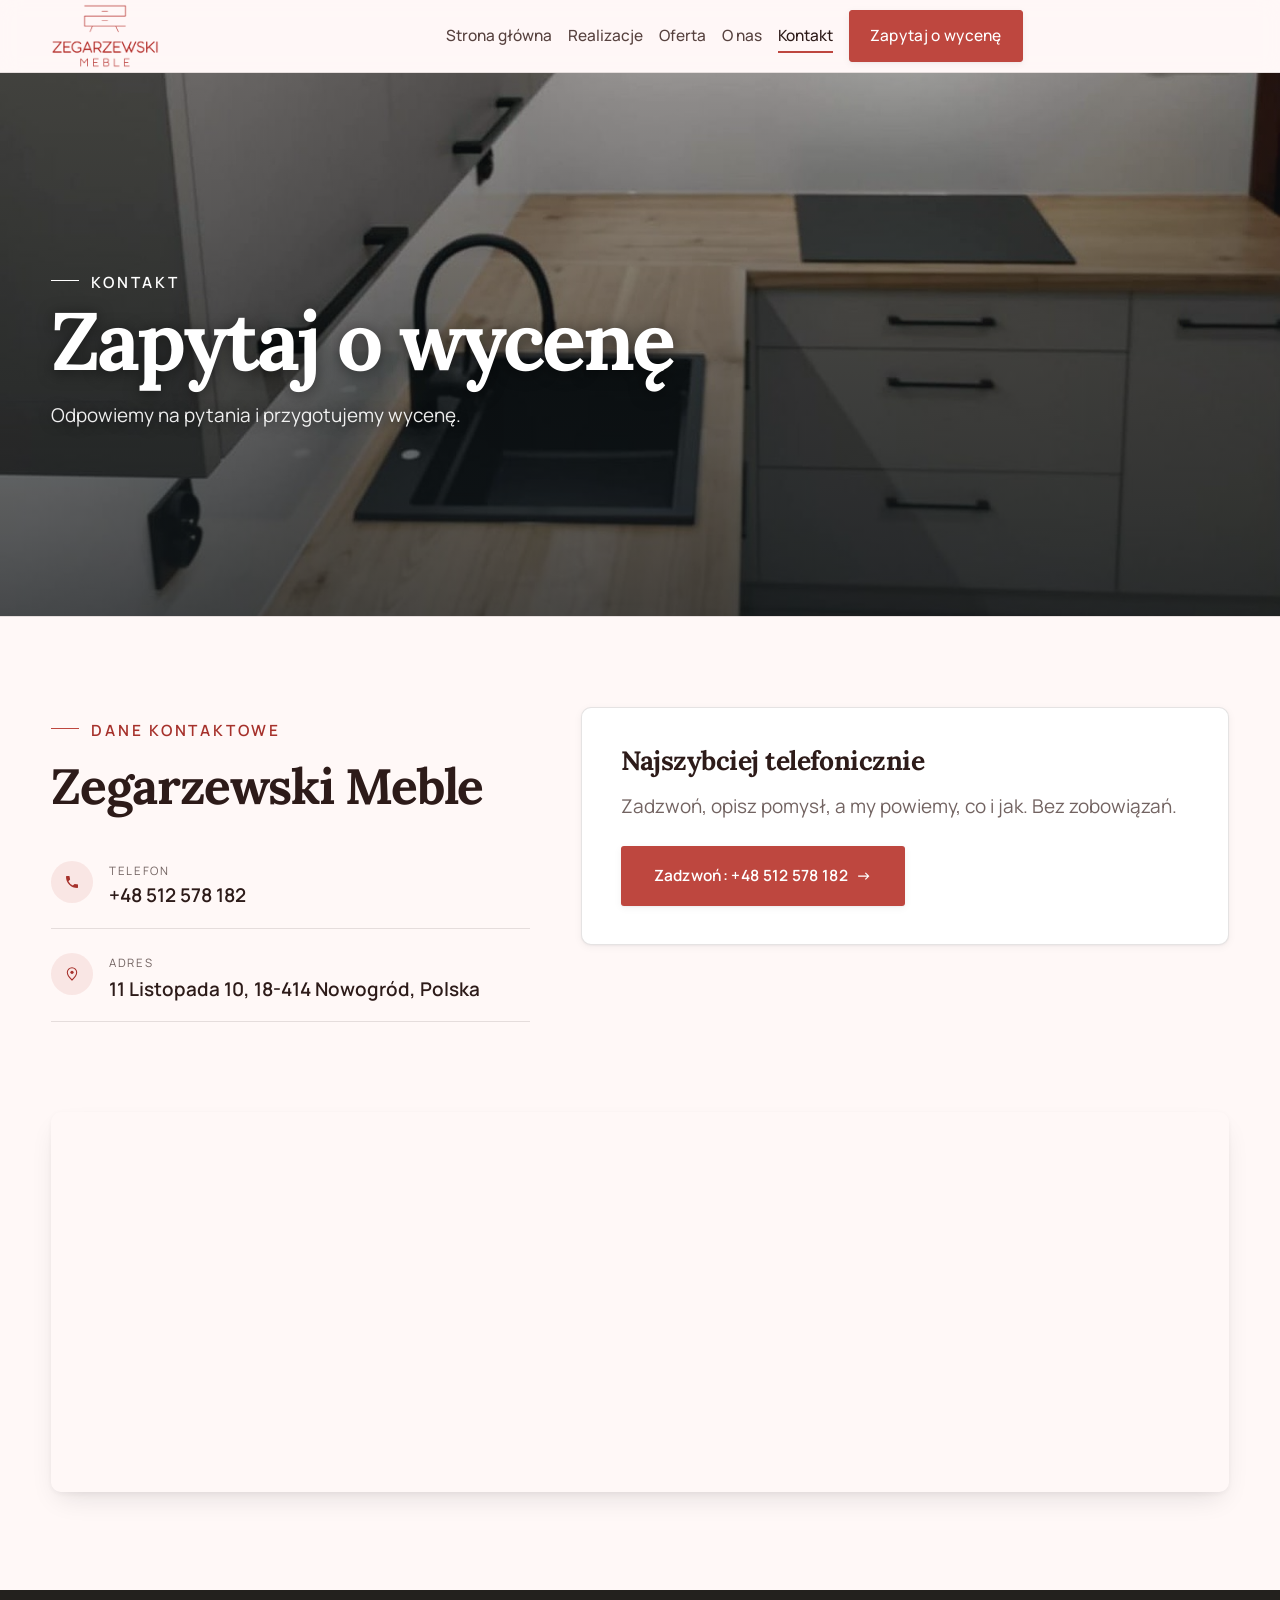
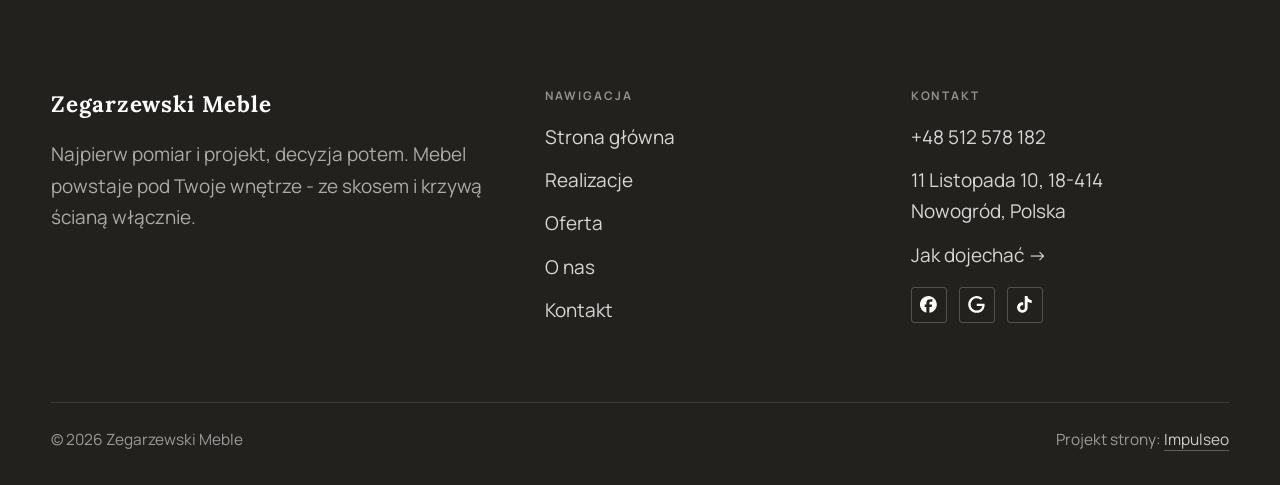
==== commit de74e19f: "[claude-edit][cmt:e808361d-bd5a-46ad-9149-9a9b67a147a4] ekran powitalny z logo + ostre logo w pasku " ====
--- a/kontakt.html
+++ b/kontakt.html
@@ -20,13 +20,13 @@
 <link rel="preconnect" href="https://fonts.googleapis.com">
 <link rel="preconnect" href="https://fonts.gstatic.com" crossorigin>
 <link href="https://fonts.googleapis.com/css2?family=Lora:wght@500;600;700&family=Manrope:wght@400;500;600&display=swap" rel="stylesheet">
-<link rel="stylesheet" href="assets/styles.css?v=4a0e42c2">
+<link rel="stylesheet" href="assets/styles.css?v=7747ebe2">
 </head>
 <body>
 
 <header class="nav">
   <div class="wrap nav-inner">
-    <a class="brand brand-has-logo" href="index.html"><img class="brand-logo" src="img/logo.jpg" alt="Zegarzewski Meble" width="720" height="720" decoding="async"></a>
+    <a class="brand brand-has-logo" href="index.html"><img class="brand-logo" src="img/logo.png" alt="Zegarzewski Meble" width="2016" height="1194" decoding="async"></a>
     <nav class="nav-links">
       <a href="index.html">Strona główna</a>
       <a href="realizacje.html">Realizacje</a>
@@ -110,6 +110,6 @@
 <div class="sticky-reserve"><a class="sr-book" href="kontakt.html">Zapytaj o wycenę</a><a class="sr-call" href="tel:+48512578182" aria-label="Zadzwoń"><svg class="ico-tel" width="16" height="16" viewBox="0 0 24 24" fill="none" aria-hidden="true"><path d="M6.6 10.8a15.5 15.5 0 0 0 6.6 6.6l2.2-2.2a1 1 0 0 1 1-.24 11.4 11.4 0 0 0 3.6.58 1 1 0 0 1 1 1V20a1 1 0 0 1-1 1A17 17 0 0 1 3 4a1 1 0 0 1 1-1h3.5a1 1 0 0 1 1 1c0 1.25.2 2.46.58 3.6a1 1 0 0 1-.25 1l-2.23 2.2Z" fill="currentColor"/></svg></a></div>
 <div class="demo-wazne" data-do="2026-10-06" data-cykl="3" hidden><svg class="dw-ico" width="13" height="13" viewBox="0 0 24 24" fill="none" aria-hidden="true"><circle cx="12" cy="12" r="8.6" stroke="currentColor" stroke-width="1.8"/><path d="M12 7.2V12l3.3 2" stroke="currentColor" stroke-width="1.8" stroke-linecap="round"/></svg><span class="dw-txt"></span></div>
 
-<script src="assets/main.js"></script>
+<script src="assets/main.js?v=7747ebe2"></script>
 </body>
 </html>
--- a/assets/styles.css
+++ b/assets/styles.css
@@ -1668,3 +1668,88 @@
 
 /* zegarzewski: cien leadu */
 .hero-cine .lead{text-shadow:0 1px 14px rgba(0,0,0,.6),0 0 2px rgba(0,0,0,.35)}
+
+
+/* ═══════════════════════════════════════════════════════════════════════════
+   KURTYNA Z LOGO (ekran powitalny) — TYLKO strona glowna, raz na wizyte.
+   `?intro` w adresie = zagraj jeszcze raz (do pokazywania klientowi).
+   Bezpieczniki: zaslona domyslnie `display:none` (wlacza ja skrypt) · twarde
+   timery 1,9 s / 3 s · klik-scroll-dotyk-klawisz przerywa · reduced-motion pomija.
+   Wzorzec: STOLMAR (skill wejscie-na-strone).
+   ═══════════════════════════════════════════════════════════════════════════ */
+
+/* Fade hero (`heroFade`) gralby POD zaslona i konczyl sie juz po odslonie.
+   Klasa jest TRWALA: zdjecie jej razem z `intro-on` pusciloby animacje drugi raz. */
+.bez-wejscia-tla .hero-cine>img{animation:none}
+
+#intro{display:none}
+.intro-on #intro{
+  display:block;position:fixed;inset:0;z-index:300;background:var(--paper);
+  transform:translateY(0);
+}
+/* Cien pod krawedzia — bez niego jasna plachta nie ma widocznej krawedzi. */
+.intro-on #intro::after{
+  content:"";position:absolute;left:0;right:0;top:100%;height:56px;
+  background:linear-gradient(to bottom,rgba(45,27,25,.10),rgba(45,27,25,0));
+}
+/* Kurtyna jedzie W GORE, ZA logo, z 0,1 s opoznienia i wolnym startem.
+   Logo jest tu pionowe (znak nad napisem), wiec wyzsze niz u STOLMARA: przy
+   kurtynie w dol jego dolna czesc jechala do 90 px po ciemnym zdjeciu
+   (policzone i widoczne na stopklatce). W gore krawedz goni logo i go nie
+   dogania — znak caly czas jest na jasnym tle, az siada w pasku. */
+.intro-on.intro-out #intro{transform:translateY(-100%);pointer-events:none;
+  transition:transform .72s cubic-bezier(.66,0,.24,1) .1s}
+.intro-on body{overflow:hidden}
+
+/* Drugi takt ruchu: kreska w kolorze akcentu (jak uchwyt szuflady z logo). */
+.i-kreska{
+  position:absolute;left:50%;top:50%;width:calc(var(--i-w,180px) * .34);height:2px;
+  background:var(--accent);transform-origin:center;opacity:0;
+  transform:translate(-50%,calc(var(--i-h,64px) / 2 + 24px)) scaleX(0);
+}
+.intro-on.intro-gra .i-kreska{
+  opacity:1;transform:translate(-50%,calc(var(--i-h,64px) / 2 + 24px)) scaleX(1);
+  transition:transform .46s cubic-bezier(.16,1,.3,1) .14s,opacity .18s linear .14s;
+}
+.intro-on.intro-out .i-kreska{opacity:0;transition:opacity .22s linear}
+
+/* Pasek nad zaslona, widac z niego tylko logo. `intro-znak` dokłada skrypt
+   DOPIERO po zmierzeniu logo w jego naturalnym miejscu.
+   🔴 iOS: na czas wejscia pasek BEZ backdrop-filter (WebKit rysuje warstwe
+   rozmycia NAD lecacym logo) i logo w zadnym stanie bez drop-shadow. */
+.intro-znak .nav{z-index:301;-webkit-backdrop-filter:none;backdrop-filter:none}
+.intro-znak:not(.intro-out) .nav{border-bottom-color:transparent}
+.intro-znak .nav-links,.intro-znak .nav-toggle{opacity:0}
+.intro-znak.intro-out .nav-links,.intro-znak.intro-out .nav-toggle{opacity:1;transition:opacity .5s var(--ease) .3s}
+
+/* ⛔ ZERO zwyklego opacity+scale na logo: maska (clip-path) + rozmycie do ostrosci.
+   Lista filtrow w kazdym stanie ta sama (samo blur), bez drop-shadow. */
+.intro-znak .brand{width:var(--i-baza-w);height:var(--i-baza-h);flex:0 0 auto;justify-content:flex-end}
+.intro-znak .brand-logo{
+  position:absolute;left:var(--i-cx);top:var(--i-cy);
+  width:var(--i-w);height:var(--i-h);max-width:none;
+  transform:translate(-50%,-50%) scale(1.045);
+  clip-path:inset(0 100% 0 0);
+  filter:blur(14px);
+}
+.intro-znak.intro-gra .brand-logo{
+  transform:translate(-50%,-50%) scale(1);
+  clip-path:inset(0 0 0 0);
+  filter:blur(0px);
+  transition:transform .5s cubic-bezier(.16,1,.3,1),clip-path .5s cubic-bezier(.16,1,.3,1),
+             filter .5s cubic-bezier(.16,1,.3,1);
+}
+/* Powrot do paska: ZAWSZE pomniejszenie (scale < 1) — powiekszanie rozmywa znak na telefonie. */
+.intro-znak.intro-out .brand-logo{
+  transform:translate(calc(-50% + var(--i-px)),calc(-50% + var(--i-py))) scale(var(--i-zmniejsz));
+  filter:blur(0px);
+  transition:transform .72s cubic-bezier(.16,.84,.44,1);
+}
+
+@media (prefers-reduced-motion:reduce){
+  .intro-on #intro{display:none}
+  .intro-on body{overflow:auto}
+  .intro-znak .brand-logo{position:static;width:auto;height:auto;transform:none!important;
+    filter:none!important;clip-path:none!important}
+  .intro-znak .nav-links,.intro-znak .nav-toggle{opacity:1}
+}
